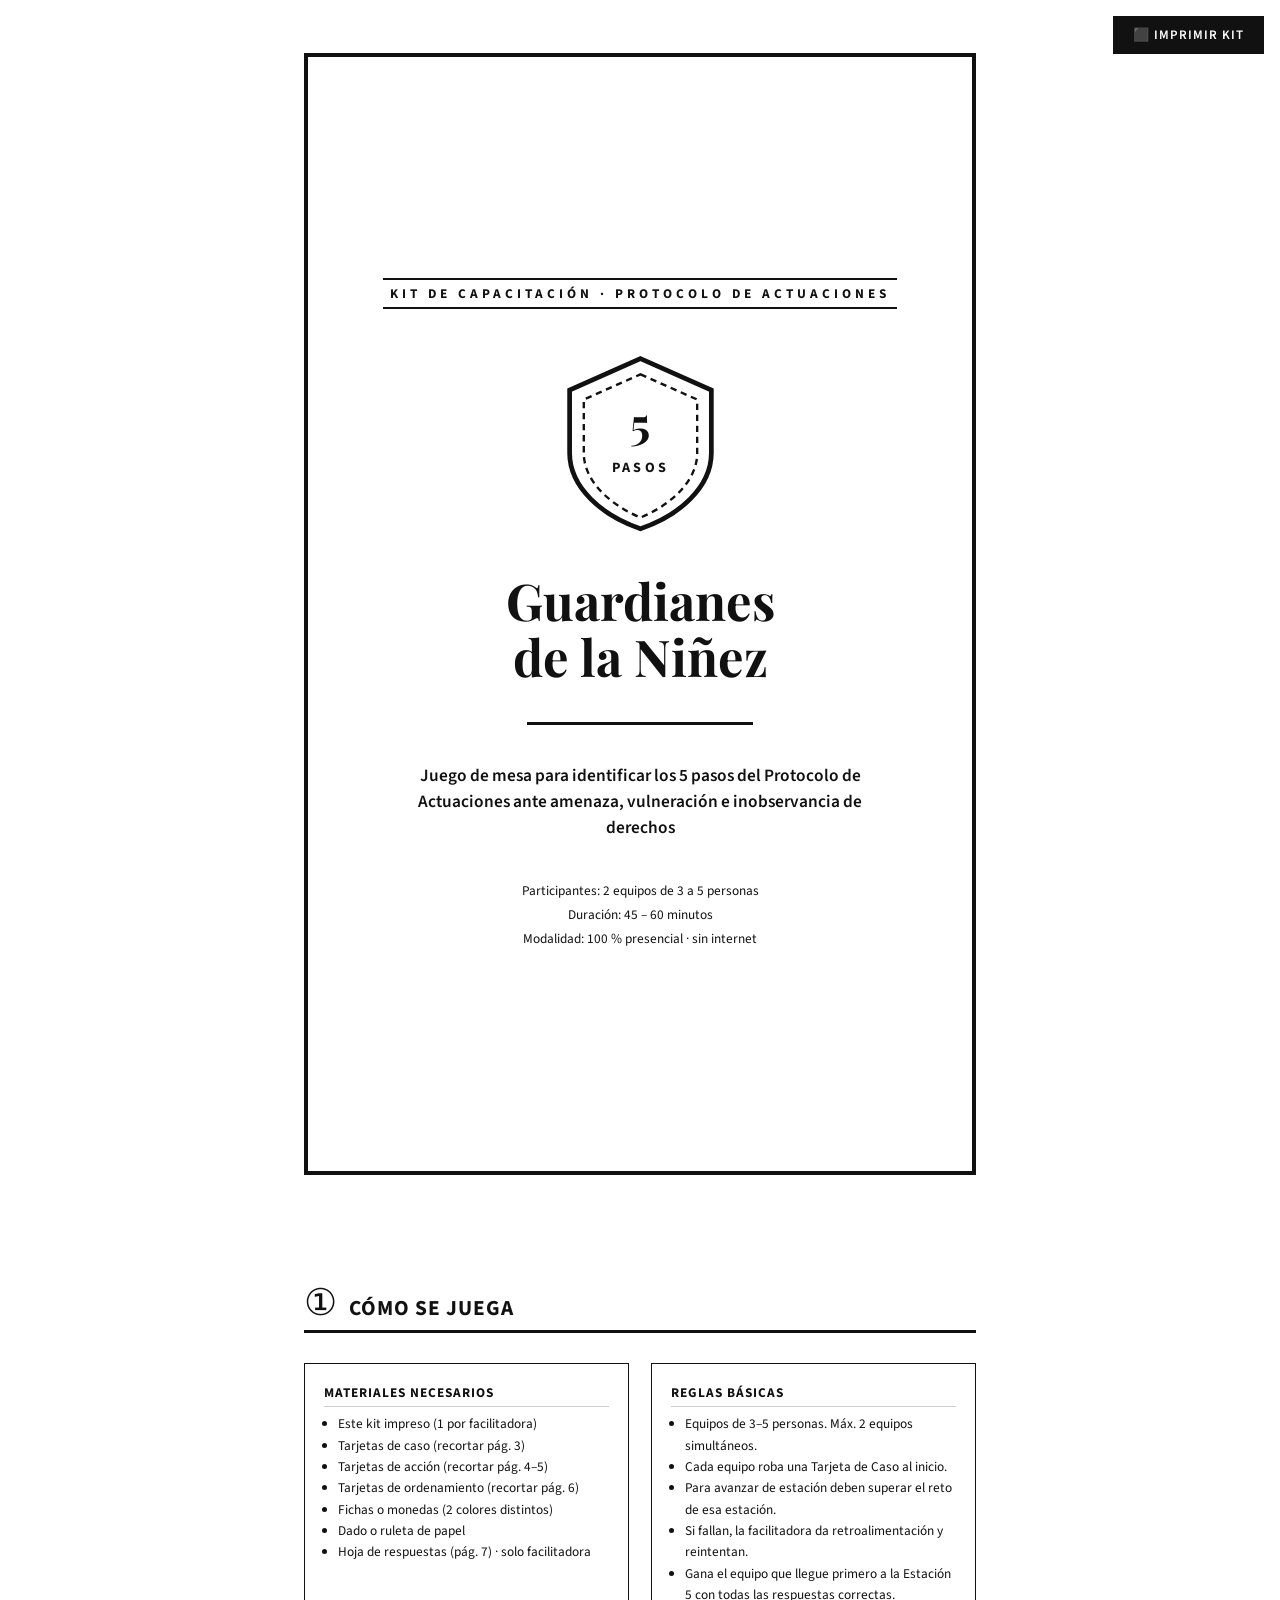
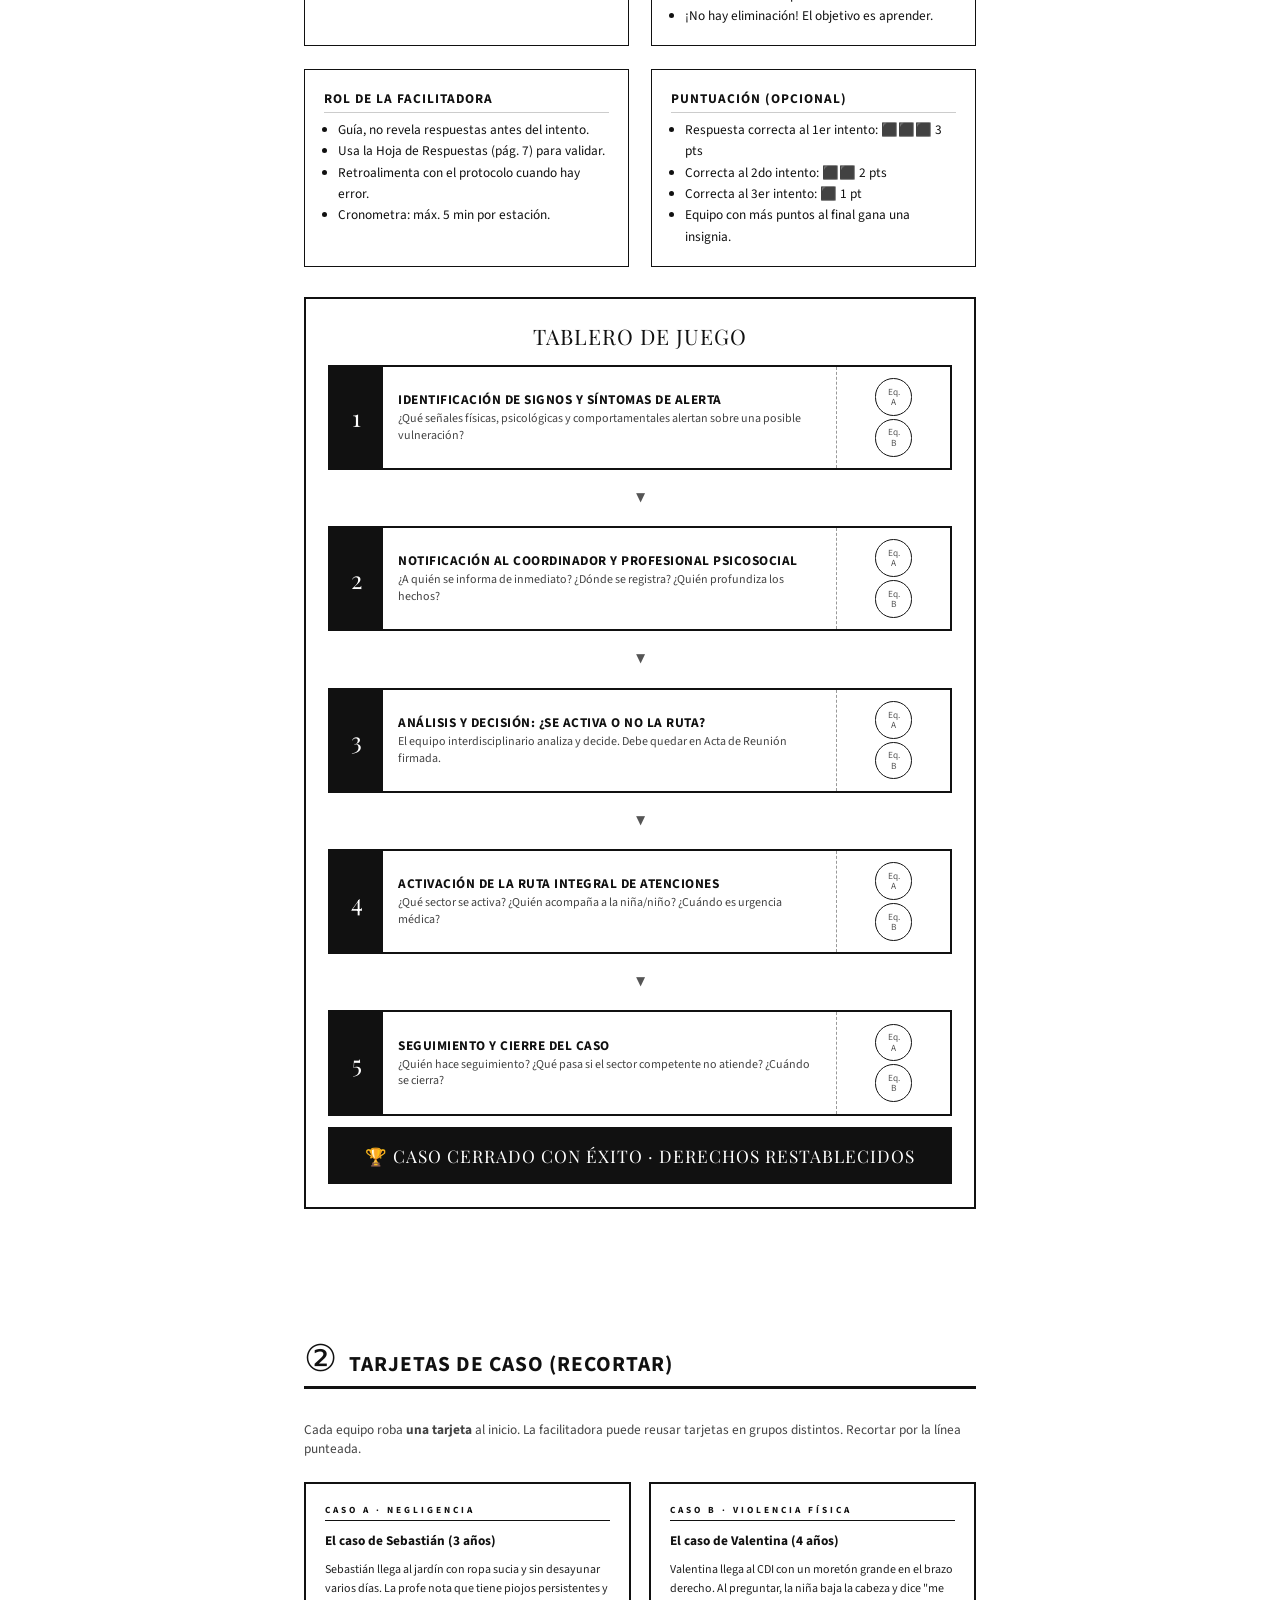
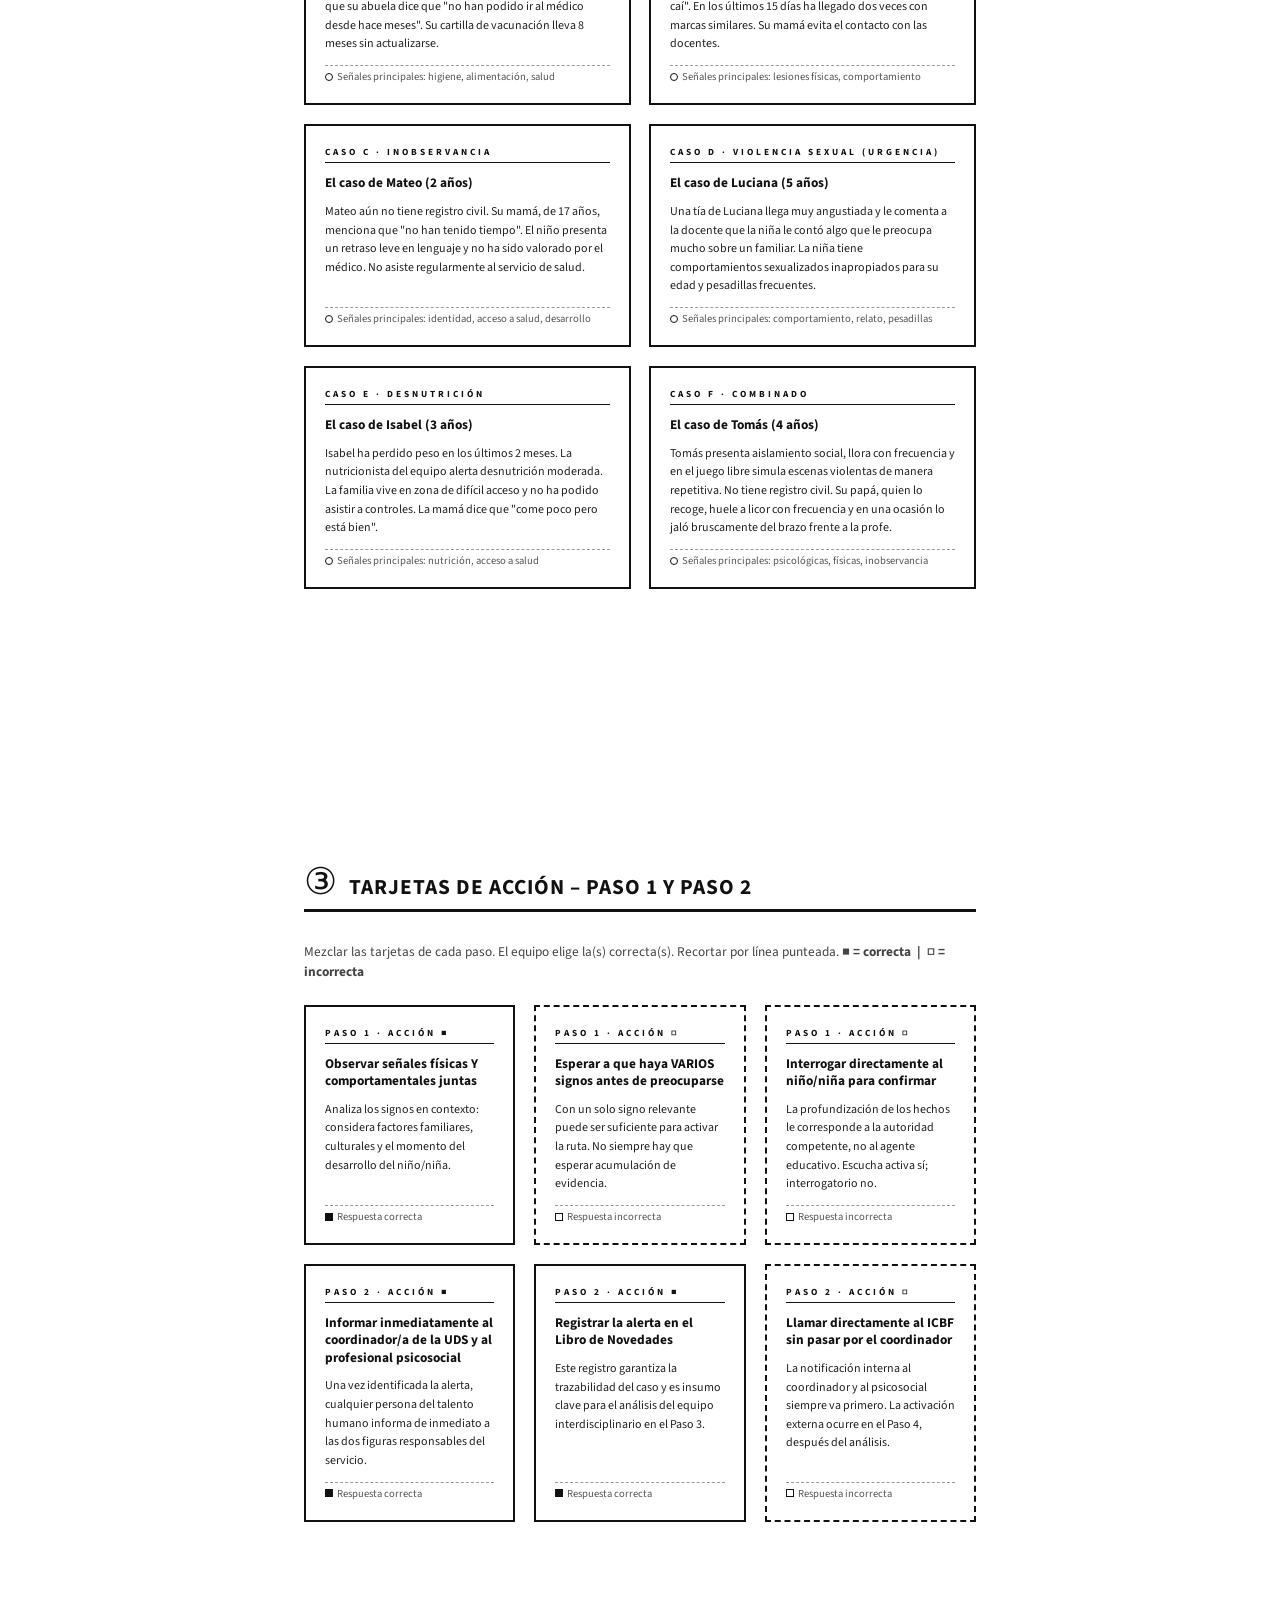
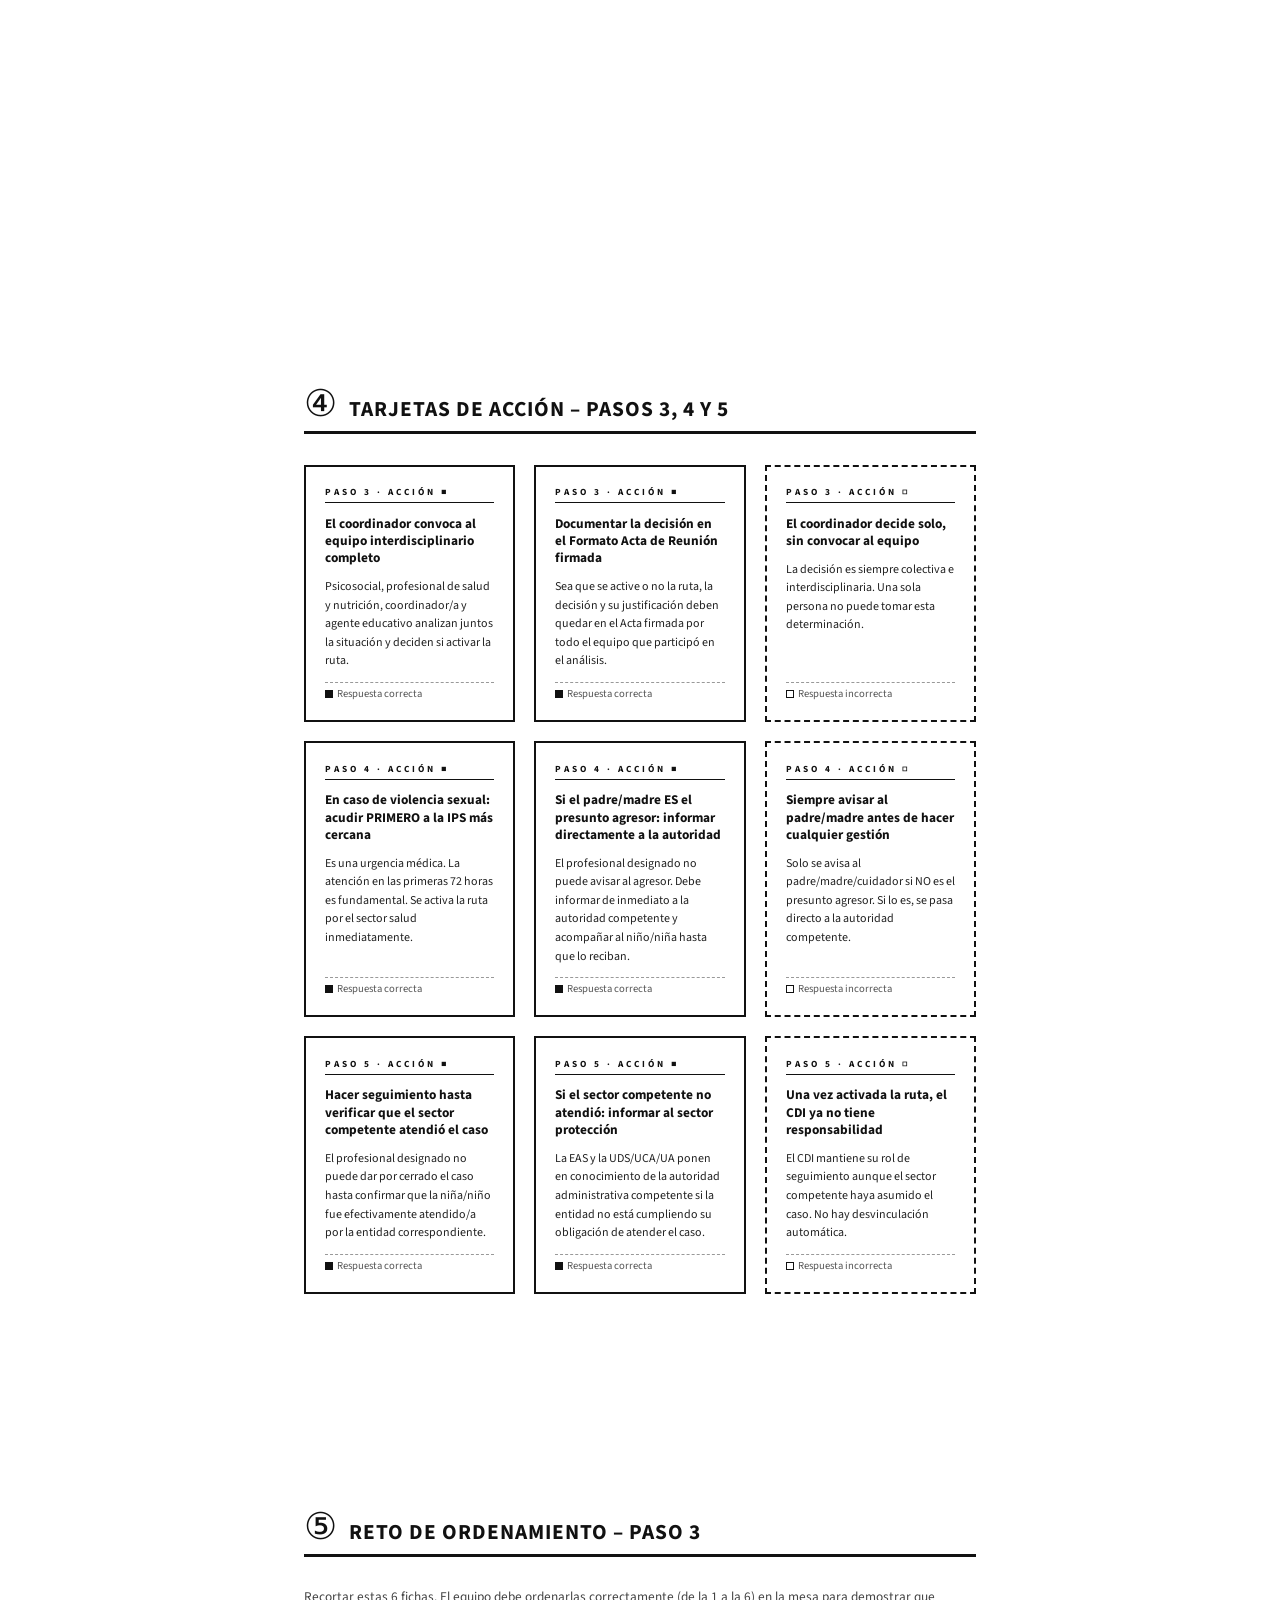
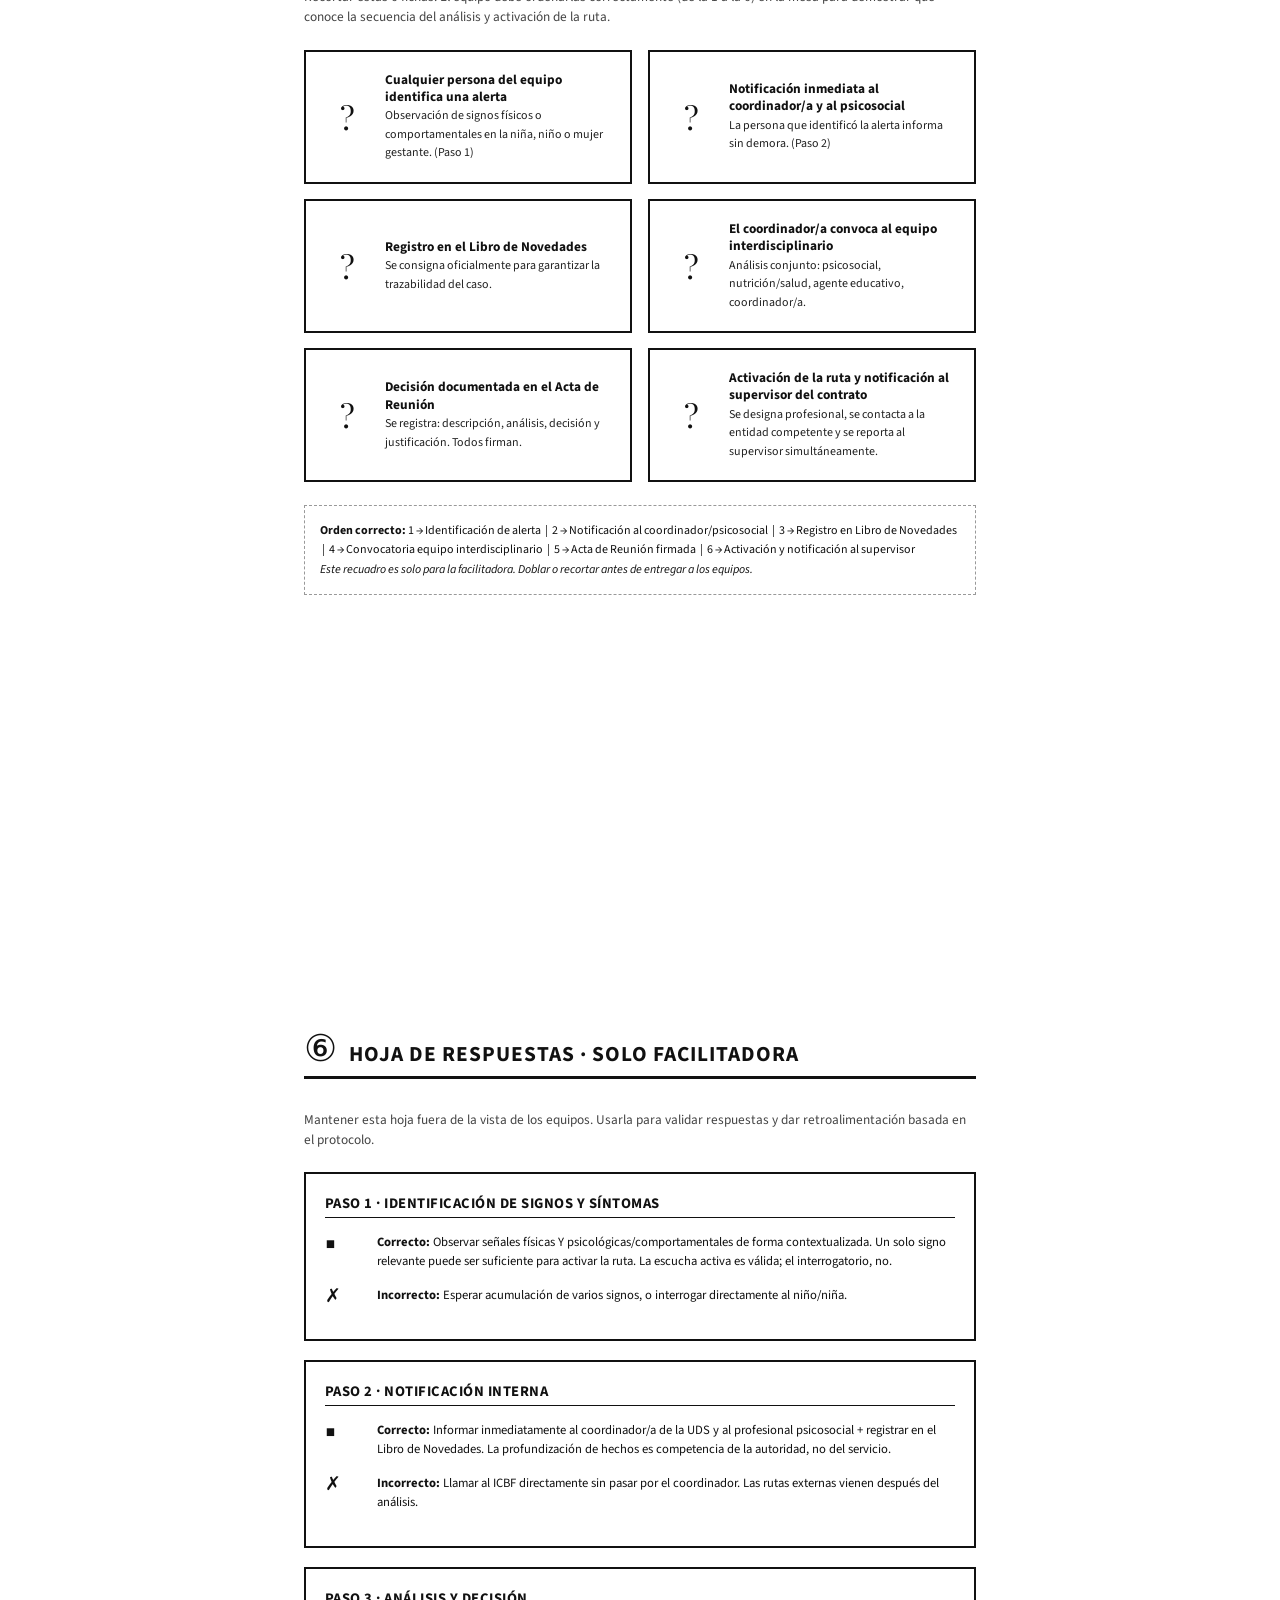
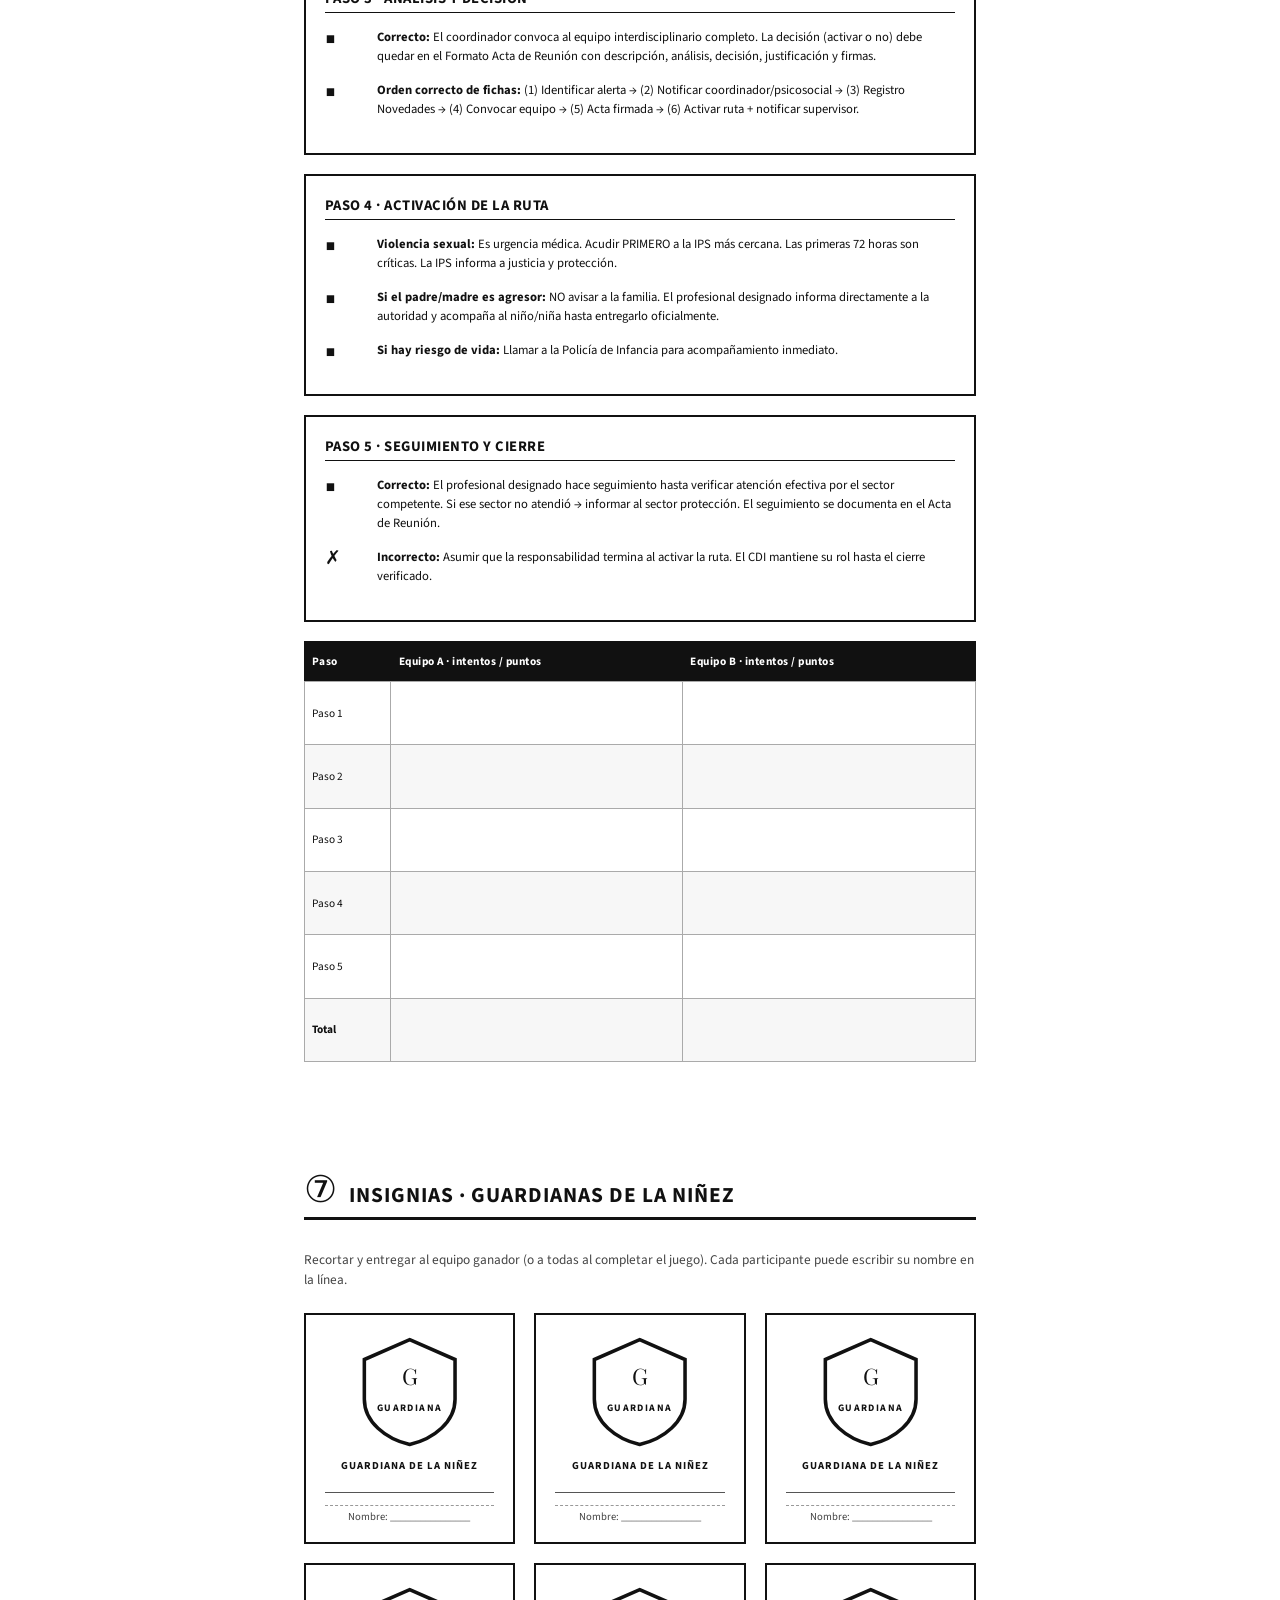
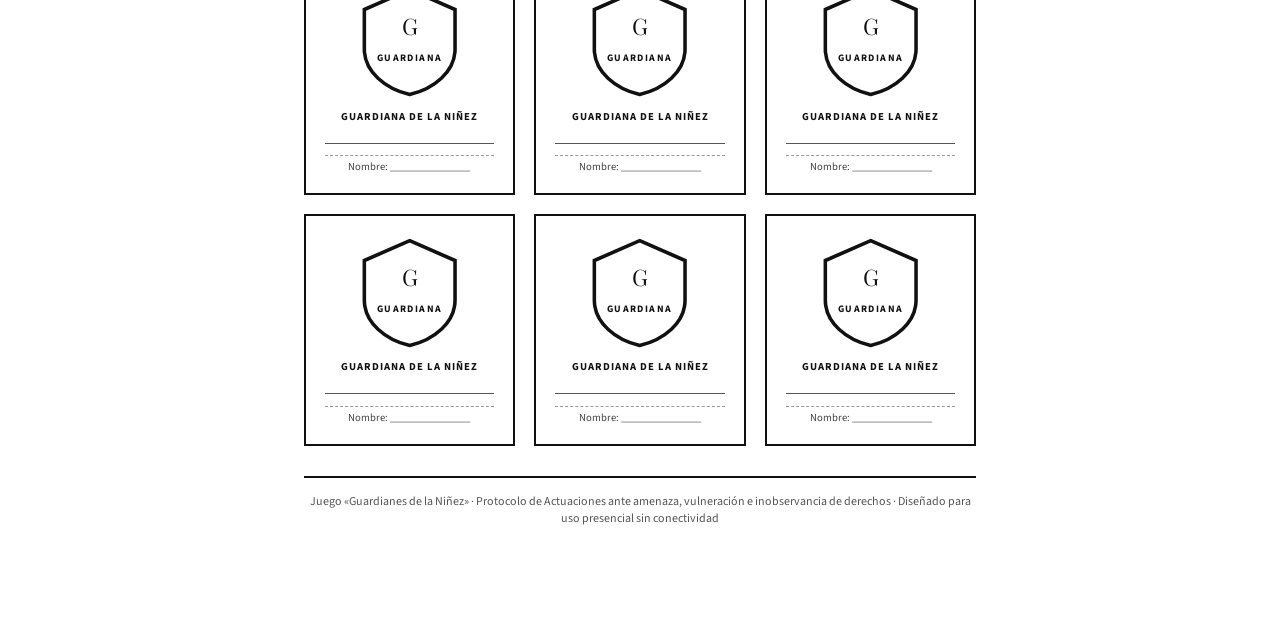
==== guiones/guardianes_ninez_juego.html @ 9d71921c "guia" ====
<!DOCTYPE html>
<html lang="es">
<head>
<meta charset="UTF-8">
<title>Guardianes de la Niñez – Kit para imprimir</title>
<style>
  @import url('https://fonts.googleapis.com/css2?family=Playfair+Display:wght@700&family=Source+Sans+3:wght@400;600;700&display=swap');

  * { margin: 0; padding: 0; box-sizing: border-box; }

  body {
    font-family: 'Source Sans 3', sans-serif;
    background: #fff;
    color: #111;
    font-size: 12pt;
  }

  /* ── PAGE BREAKS ─────────────────────────────── */
  .page {
    width: 210mm;
    min-height: 297mm;
    padding: 14mm 16mm;
    margin: 0 auto;
    page-break-after: always;
    break-after: page;
  }

  /* ── PORTADA ──────────────────────────────────── */
  .cover {
    display: flex;
    flex-direction: column;
    align-items: center;
    justify-content: center;
    text-align: center;
    border: 4px solid #111;
    min-height: 297mm;
    padding: 20mm;
    gap: 10mm;
  }
  .cover-badge {
    font-size: 10pt;
    font-weight: 700;
    letter-spacing: 4px;
    text-transform: uppercase;
    border-top: 2px solid #111;
    border-bottom: 2px solid #111;
    padding: 4px 0;
    width: 100%;
  }
  .cover h1 {
    font-family: 'Playfair Display', serif;
    font-size: 38pt;
    line-height: 1.1;
    max-width: 160mm;
  }
  .cover-sub {
    font-size: 13pt;
    font-weight: 600;
    max-width: 150mm;
    line-height: 1.5;
  }
  .cover-rule { width: 60mm; height: 3px; background: #111; }
  .cover-meta {
    font-size: 10pt;
    line-height: 1.8;
  }
  .cover-shield {
    width: 50mm;
    height: 50mm;
  }

  /* ── SECTION HEADER ──────────────────────────── */
  .section-header {
    display: flex;
    align-items: baseline;
    gap: 8px;
    border-bottom: 3px solid #111;
    padding-bottom: 6px;
    margin-bottom: 8mm;
  }
  .section-num {
    font-family: 'Playfair Display', serif;
    font-size: 28pt;
    line-height: 1;
    margin-right: 4px;
  }
  .section-title {
    font-size: 16pt;
    font-weight: 700;
    text-transform: uppercase;
    letter-spacing: 1px;
  }
  .section-desc {
    font-size: 10pt;
    color: #444;
    margin-bottom: 6mm;
    line-height: 1.5;
  }

  /* ── INSTRUCCIONES ───────────────────────────── */
  .instrucciones-grid {
    display: grid;
    grid-template-columns: 1fr 1fr;
    gap: 6mm;
    margin-bottom: 8mm;
  }
  .instr-box {
    border: 1.5px solid #111;
    padding: 5mm;
  }
  .instr-box-title {
    font-weight: 700;
    font-size: 10pt;
    text-transform: uppercase;
    letter-spacing: 1px;
    border-bottom: 1px solid #ccc;
    padding-bottom: 4px;
    margin-bottom: 6px;
  }
  .instr-box ul {
    padding-left: 14px;
    font-size: 10pt;
    line-height: 1.6;
  }

  /* ── TABLERO ──────────────────────────────────── */
  .tablero-wrap {
    border: 2px solid #111;
    padding: 6mm;
    margin-bottom: 6mm;
  }
  .tablero-title {
    text-align: center;
    font-family: 'Playfair Display', serif;
    font-size: 16pt;
    margin-bottom: 4mm;
    letter-spacing: 1px;
  }
  .tablero-path {
    display: flex;
    flex-direction: column;
    gap: 3mm;
  }
  .tablero-step {
    display: flex;
    align-items: stretch;
    border: 2px solid #111;
    min-height: 22mm;
  }
  .tablero-step-num {
    width: 14mm;
    background: #111;
    color: #fff;
    display: flex;
    align-items: center;
    justify-content: center;
    font-family: 'Playfair Display', serif;
    font-size: 18pt;
    flex-shrink: 0;
  }
  .tablero-step-body {
    flex: 1;
    padding: 3mm 4mm;
    display: flex;
    flex-direction: column;
    justify-content: center;
  }
  .tablero-step-name {
    font-weight: 700;
    font-size: 10pt;
    text-transform: uppercase;
    letter-spacing: 0.5px;
    margin-bottom: 2px;
  }
  .tablero-step-hint {
    font-size: 9pt;
    color: #444;
    line-height: 1.4;
  }
  .tablero-step-tokens {
    width: 30mm;
    border-left: 1.5px dashed #999;
    display: flex;
    flex-direction: column;
    align-items: center;
    justify-content: center;
    gap: 3px;
    padding: 3mm;
    flex-shrink: 0;
  }
  .token-circle {
    width: 10mm;
    height: 10mm;
    border: 1.5px solid #111;
    border-radius: 50%;
    display: flex;
    align-items: center;
    justify-content: center;
    font-size: 7pt;
    color: #555;
    text-align: center;
    line-height: 1.1;
  }
  .arrow-down {
    text-align: center;
    font-size: 14pt;
    margin: 1mm 0;
    color: #555;
  }
  .tablero-end {
    border: 2px solid #111;
    background: #111;
    color: #fff;
    text-align: center;
    padding: 4mm;
    font-family: 'Playfair Display', serif;
    font-size: 13pt;
    letter-spacing: 1px;
  }

  /* ── TARJETAS ─────────────────────────────────── */
  .tarjetas-grid {
    display: grid;
    gap: 5mm;
  }
  .tarjetas-grid-2 {
    grid-template-columns: 1fr 1fr;
  }
  .tarjetas-grid-3 {
    grid-template-columns: 1fr 1fr 1fr;
  }

  .card {
    border: 2px solid #111;
    padding: 5mm;
    display: flex;
    flex-direction: column;
    gap: 3mm;
    page-break-inside: avoid;
    break-inside: avoid;
  }
  .card-tipo {
    font-size: 7pt;
    font-weight: 700;
    letter-spacing: 3px;
    text-transform: uppercase;
    border-bottom: 1px solid #111;
    padding-bottom: 3px;
  }
  .card-titulo {
    font-weight: 700;
    font-size: 10pt;
    line-height: 1.3;
  }
  .card-cuerpo {
    font-size: 9pt;
    line-height: 1.55;
    color: #222;
    flex: 1;
  }
  .card-footer {
    font-size: 8pt;
    color: #555;
    border-top: 1px dashed #999;
    padding-top: 3px;
    display: flex;
    align-items: center;
    gap: 4px;
  }
  .card-dot {
    width: 8px;
    height: 8px;
    border: 1.5px solid #111;
    border-radius: 50%;
    display: inline-block;
  }
  .card-check {
    width: 8px;
    height: 8px;
    border: 1.5px solid #111;
    display: inline-block;
  }
  .card-correcto { border-color: #111; border-width: 2px; }
  .card-incorrecto { border-style: dashed; }

  .card-pasos ol {
    padding-left: 14px;
    font-size: 9pt;
    line-height: 1.6;
  }
  .card-pasos li { margin-bottom: 2px; }

  /* ── FICHA DE SEGUIMIENTO ─────────────────────── */
  .seguimiento-table {
    width: 100%;
    border-collapse: collapse;
    font-size: 9pt;
    margin-top: 4mm;
  }
  .seguimiento-table th {
    background: #111;
    color: #fff;
    padding: 3mm 2mm;
    text-align: left;
    font-size: 8.5pt;
    font-weight: 700;
    letter-spacing: 0.5px;
  }
  .seguimiento-table td {
    border: 1px solid #aaa;
    padding: 6mm 2mm;
    vertical-align: top;
    font-size: 8.5pt;
  }
  .seguimiento-table tr:nth-child(even) td { background: #f7f7f7; }

  /* ── HOJA DE RESPUESTAS ──────────────────────── */
  .respuestas-box {
    border: 2px solid #111;
    padding: 5mm;
    margin-bottom: 5mm;
  }
  .respuestas-box h3 {
    font-size: 11pt;
    font-weight: 700;
    margin-bottom: 4mm;
    text-transform: uppercase;
    letter-spacing: 0.5px;
    border-bottom: 1.5px solid #111;
    padding-bottom: 3px;
  }
  .respuesta-item {
    display: flex;
    gap: 4mm;
    margin-bottom: 4mm;
    font-size: 9.5pt;
    align-items: flex-start;
  }
  .r-num {
    font-family: 'Playfair Display', serif;
    font-size: 14pt;
    line-height: 1;
    flex-shrink: 0;
    width: 10mm;
  }
  .r-content { flex: 1; line-height: 1.5; }
  .r-bold { font-weight: 700; }

  /* ── INSIGNIA ─────────────────────────────────── */
  .insignia-grid {
    display: grid;
    grid-template-columns: repeat(3, 1fr);
    gap: 5mm;
    margin-top: 4mm;
  }
  .insignia-card {
    border: 2px solid #111;
    text-align: center;
    padding: 5mm;
    display: flex;
    flex-direction: column;
    align-items: center;
    gap: 3mm;
  }
  .insignia-escudo {
    width: 30mm;
    height: 30mm;
  }
  .insignia-nombre {
    font-size: 8pt;
    font-weight: 700;
    text-transform: uppercase;
    letter-spacing: 1px;
  }
  .insignia-rol {
    font-size: 8pt;
    color: #444;
    border-top: 1px dashed #999;
    padding-top: 3px;
    width: 100%;
    text-align: center;
  }
  .insignia-linea {
    width: 100%;
    border-bottom: 1px solid #555;
    margin-top: 2mm;
  }

  /* ── PRINT ────────────────────────────────────── */
  @media print {
    body { font-size: 10pt; }
    .page { margin: 0; padding: 12mm 14mm; }
    .no-print { display: none; }
  }

  /* ── BOTÓN IMPRIMIR ──────────────────────────── */
  .print-btn {
    position: fixed;
    top: 16px;
    right: 16px;
    background: #111;
    color: #fff;
    border: none;
    padding: 10px 20px;
    font-family: 'Source Sans 3', sans-serif;
    font-size: 13px;
    font-weight: 600;
    cursor: pointer;
    letter-spacing: 1px;
    z-index: 999;
  }
  .print-btn:hover { background: #333; }
</style>
</head>
<body>

<button class="print-btn no-print" onclick="window.print()">⬛ IMPRIMIR KIT</button>

<!-- ══════════════════════════════════════════════════
     PÁGINA 1 · PORTADA
══════════════════════════════════════════════════ -->
<div class="page">
  <div class="cover">
    <div class="cover-badge">Kit de capacitación · Protocolo de Actuaciones</div>

    <svg class="cover-shield" viewBox="0 0 120 120" fill="none" xmlns="http://www.w3.org/2000/svg">
      <path d="M60 8 L105 28 L105 68 C105 90 84 108 60 116 C36 108 15 90 15 68 L15 28 Z" fill="none" stroke="#111" stroke-width="3"/>
      <path d="M60 18 L96 34 L96 68 C96 86 79 101 60 109 C41 101 24 86 24 68 L24 34 Z" fill="none" stroke="#111" stroke-width="1.5" stroke-dasharray="4 3"/>
      <text x="60" y="60" text-anchor="middle" font-family="'Playfair Display', serif" font-size="28" font-weight="700" fill="#111">5</text>
      <text x="60" y="80" text-anchor="middle" font-family="'Source Sans 3', sans-serif" font-size="9" font-weight="700" fill="#111" letter-spacing="2">PASOS</text>
    </svg>

    <h1>Guardianes<br>de la Niñez</h1>
    <div class="cover-rule"></div>
    <div class="cover-sub">Juego de mesa para identificar los 5 pasos del Protocolo de Actuaciones ante amenaza, vulneración e inobservancia de derechos</div>
    <div class="cover-meta">
      Participantes: 2 equipos de 3 a 5 personas<br>
      Duración: 45 – 60 minutos<br>
      Modalidad: 100 % presencial · sin internet
    </div>
  </div>
</div>

<!-- ══════════════════════════════════════════════════
     PÁGINA 2 · INSTRUCCIONES + TABLERO
══════════════════════════════════════════════════ -->
<div class="page">
  <div class="section-header">
    <span class="section-num">①</span>
    <span class="section-title">Cómo se juega</span>
  </div>

  <div class="instrucciones-grid">
    <div class="instr-box">
      <div class="instr-box-title">Materiales necesarios</div>
      <ul>
        <li>Este kit impreso (1 por facilitadora)</li>
        <li>Tarjetas de caso (recortar pág. 3)</li>
        <li>Tarjetas de acción (recortar pág. 4–5)</li>
        <li>Tarjetas de ordenamiento (recortar pág. 6)</li>
        <li>Fichas o monedas (2 colores distintos)</li>
        <li>Dado o ruleta de papel</li>
        <li>Hoja de respuestas (pág. 7) · solo facilitadora</li>
      </ul>
    </div>
    <div class="instr-box">
      <div class="instr-box-title">Reglas básicas</div>
      <ul>
        <li>Equipos de 3–5 personas. Máx. 2 equipos simultáneos.</li>
        <li>Cada equipo roba una Tarjeta de Caso al inicio.</li>
        <li>Para avanzar de estación deben superar el reto de esa estación.</li>
        <li>Si fallan, la facilitadora da retroalimentación y reintentan.</li>
        <li>Gana el equipo que llegue primero a la Estación 5 con todas las respuestas correctas.</li>
        <li>¡No hay eliminación! El objetivo es aprender.</li>
      </ul>
    </div>
    <div class="instr-box">
      <div class="instr-box-title">Rol de la facilitadora</div>
      <ul>
        <li>Guía, no revela respuestas antes del intento.</li>
        <li>Usa la Hoja de Respuestas (pág. 7) para validar.</li>
        <li>Retroalimenta con el protocolo cuando hay error.</li>
        <li>Cronometra: máx. 5 min por estación.</li>
      </ul>
    </div>
    <div class="instr-box">
      <div class="instr-box-title">Puntuación (opcional)</div>
      <ul>
        <li>Respuesta correcta al 1er intento: ⬛⬛⬛ 3 pts</li>
        <li>Correcta al 2do intento: ⬛⬛ 2 pts</li>
        <li>Correcta al 3er intento: ⬛ 1 pt</li>
        <li>Equipo con más puntos al final gana una insignia.</li>
      </ul>
    </div>
  </div>

  <!-- TABLERO -->
  <div class="tablero-wrap">
    <div class="tablero-title">TABLERO DE JUEGO</div>
    <div class="tablero-path">

      <div class="tablero-step">
        <div class="tablero-step-num">1</div>
        <div class="tablero-step-body">
          <div class="tablero-step-name">Identificación de signos y síntomas de alerta</div>
          <div class="tablero-step-hint">¿Qué señales físicas, psicológicas y comportamentales alertan sobre una posible vulneración?</div>
        </div>
        <div class="tablero-step-tokens">
          <div class="token-circle">Eq.<br>A</div>
          <div class="token-circle">Eq.<br>B</div>
        </div>
      </div>

      <div class="arrow-down">▼</div>

      <div class="tablero-step">
        <div class="tablero-step-num">2</div>
        <div class="tablero-step-body">
          <div class="tablero-step-name">Notificación al coordinador y profesional psicosocial</div>
          <div class="tablero-step-hint">¿A quién se informa de inmediato? ¿Dónde se registra? ¿Quién profundiza los hechos?</div>
        </div>
        <div class="tablero-step-tokens">
          <div class="token-circle">Eq.<br>A</div>
          <div class="token-circle">Eq.<br>B</div>
        </div>
      </div>

      <div class="arrow-down">▼</div>

      <div class="tablero-step">
        <div class="tablero-step-num">3</div>
        <div class="tablero-step-body">
          <div class="tablero-step-name">Análisis y decisión: ¿se activa o no la ruta?</div>
          <div class="tablero-step-hint">El equipo interdisciplinario analiza y decide. Debe quedar en Acta de Reunión firmada.</div>
        </div>
        <div class="tablero-step-tokens">
          <div class="token-circle">Eq.<br>A</div>
          <div class="token-circle">Eq.<br>B</div>
        </div>
      </div>

      <div class="arrow-down">▼</div>

      <div class="tablero-step">
        <div class="tablero-step-num">4</div>
        <div class="tablero-step-body">
          <div class="tablero-step-name">Activación de la Ruta Integral de Atenciones</div>
          <div class="tablero-step-hint">¿Qué sector se activa? ¿Quién acompaña a la niña/niño? ¿Cuándo es urgencia médica?</div>
        </div>
        <div class="tablero-step-tokens">
          <div class="token-circle">Eq.<br>A</div>
          <div class="token-circle">Eq.<br>B</div>
        </div>
      </div>

      <div class="arrow-down">▼</div>

      <div class="tablero-step">
        <div class="tablero-step-num">5</div>
        <div class="tablero-step-body">
          <div class="tablero-step-name">Seguimiento y cierre del caso</div>
          <div class="tablero-step-hint">¿Quién hace seguimiento? ¿Qué pasa si el sector competente no atiende? ¿Cuándo se cierra?</div>
        </div>
        <div class="tablero-step-tokens">
          <div class="token-circle">Eq.<br>A</div>
          <div class="token-circle">Eq.<br>B</div>
        </div>
      </div>

      <div class="tablero-end">🏆 CASO CERRADO CON ÉXITO · DERECHOS RESTABLECIDOS</div>
    </div>
  </div>
</div>

<!-- ══════════════════════════════════════════════════
     PÁGINA 3 · TARJETAS DE CASO
══════════════════════════════════════════════════ -->
<div class="page">
  <div class="section-header">
    <span class="section-num">②</span>
    <span class="section-title">Tarjetas de caso (recortar)</span>
  </div>
  <p class="section-desc">Cada equipo roba <strong>una tarjeta</strong> al inicio. La facilitadora puede reusar tarjetas en grupos distintos. Recortar por la línea punteada.</p>

  <div class="tarjetas-grid tarjetas-grid-2">

    <div class="card">
      <div class="card-tipo">Caso A · Negligencia</div>
      <div class="card-titulo">El caso de Sebastián (3 años)</div>
      <div class="card-cuerpo">Sebastián llega al jardín con ropa sucia y sin desayunar varios días. La profe nota que tiene piojos persistentes y que su abuela dice que "no han podido ir al médico desde hace meses". Su cartilla de vacunación lleva 8 meses sin actualizarse.</div>
      <div class="card-footer"><span class="card-dot"></span> Señales principales: higiene, alimentación, salud</div>
    </div>

    <div class="card">
      <div class="card-tipo">Caso B · Violencia física</div>
      <div class="card-titulo">El caso de Valentina (4 años)</div>
      <div class="card-cuerpo">Valentina llega al CDI con un moretón grande en el brazo derecho. Al preguntar, la niña baja la cabeza y dice "me caí". En los últimos 15 días ha llegado dos veces con marcas similares. Su mamá evita el contacto con las docentes.</div>
      <div class="card-footer"><span class="card-dot"></span> Señales principales: lesiones físicas, comportamiento</div>
    </div>

    <div class="card">
      <div class="card-tipo">Caso C · Inobservancia</div>
      <div class="card-titulo">El caso de Mateo (2 años)</div>
      <div class="card-cuerpo">Mateo aún no tiene registro civil. Su mamá, de 17 años, menciona que "no han tenido tiempo". El niño presenta un retraso leve en lenguaje y no ha sido valorado por el médico. No asiste regularmente al servicio de salud.</div>
      <div class="card-footer"><span class="card-dot"></span> Señales principales: identidad, acceso a salud, desarrollo</div>
    </div>

    <div class="card">
      <div class="card-tipo">Caso D · Violencia sexual (urgencia)</div>
      <div class="card-titulo">El caso de Luciana (5 años)</div>
      <div class="card-cuerpo">Una tía de Luciana llega muy angustiada y le comenta a la docente que la niña le contó algo que le preocupa mucho sobre un familiar. La niña tiene comportamientos sexualizados inapropiados para su edad y pesadillas frecuentes.</div>
      <div class="card-footer"><span class="card-dot"></span> Señales principales: comportamiento, relato, pesadillas</div>
    </div>

    <div class="card">
      <div class="card-tipo">Caso E · Desnutrición</div>
      <div class="card-titulo">El caso de Isabel (3 años)</div>
      <div class="card-cuerpo">Isabel ha perdido peso en los últimos 2 meses. La nutricionista del equipo alerta desnutrición moderada. La familia vive en zona de difícil acceso y no ha podido asistir a controles. La mamá dice que "come poco pero está bien".</div>
      <div class="card-footer"><span class="card-dot"></span> Señales principales: nutrición, acceso a salud</div>
    </div>

    <div class="card">
      <div class="card-tipo">Caso F · Combinado</div>
      <div class="card-titulo">El caso de Tomás (4 años)</div>
      <div class="card-cuerpo">Tomás presenta aislamiento social, llora con frecuencia y en el juego libre simula escenas violentas de manera repetitiva. No tiene registro civil. Su papá, quien lo recoge, huele a licor con frecuencia y en una ocasión lo jaló bruscamente del brazo frente a la profe.</div>
      <div class="card-footer"><span class="card-dot"></span> Señales principales: psicológicas, físicas, inobservancia</div>
    </div>

  </div>
</div>

<!-- ══════════════════════════════════════════════════
     PÁGINA 4 · TARJETAS DE ACCIÓN – PASOS 1 Y 2
══════════════════════════════════════════════════ -->
<div class="page">
  <div class="section-header">
    <span class="section-num">③</span>
    <span class="section-title">Tarjetas de acción – Paso 1 y Paso 2</span>
  </div>
  <p class="section-desc">Mezclar las tarjetas de cada paso. El equipo elige la(s) correcta(s). Recortar por línea punteada. <strong>■ = correcta &nbsp;|&nbsp; □ = incorrecta</strong></p>

  <div class="tarjetas-grid tarjetas-grid-3" style="margin-bottom:6mm">

    <div class="card card-correcto">
      <div class="card-tipo">Paso 1 · Acción ■</div>
      <div class="card-titulo">Observar señales físicas Y comportamentales juntas</div>
      <div class="card-cuerpo">Analiza los signos en contexto: considera factores familiares, culturales y el momento del desarrollo del niño/niña.</div>
      <div class="card-footer"><span class="card-check" style="background:#111"></span> Respuesta correcta</div>
    </div>

    <div class="card card-incorrecto">
      <div class="card-tipo">Paso 1 · Acción □</div>
      <div class="card-titulo">Esperar a que haya VARIOS signos antes de preocuparse</div>
      <div class="card-cuerpo">Con un solo signo relevante puede ser suficiente para activar la ruta. No siempre hay que esperar acumulación de evidencia.</div>
      <div class="card-footer"><span class="card-check"></span> Respuesta incorrecta</div>
    </div>

    <div class="card card-incorrecto">
      <div class="card-tipo">Paso 1 · Acción □</div>
      <div class="card-titulo">Interrogar directamente al niño/niña para confirmar</div>
      <div class="card-cuerpo">La profundización de los hechos le corresponde a la autoridad competente, no al agente educativo. Escucha activa sí; interrogatorio no.</div>
      <div class="card-footer"><span class="card-check"></span> Respuesta incorrecta</div>
    </div>

    <div class="card card-correcto">
      <div class="card-tipo">Paso 2 · Acción ■</div>
      <div class="card-titulo">Informar inmediatamente al coordinador/a de la UDS y al profesional psicosocial</div>
      <div class="card-cuerpo">Una vez identificada la alerta, cualquier persona del talento humano informa de inmediato a las dos figuras responsables del servicio.</div>
      <div class="card-footer"><span class="card-check" style="background:#111"></span> Respuesta correcta</div>
    </div>

    <div class="card card-correcto">
      <div class="card-tipo">Paso 2 · Acción ■</div>
      <div class="card-titulo">Registrar la alerta en el Libro de Novedades</div>
      <div class="card-cuerpo">Este registro garantiza la trazabilidad del caso y es insumo clave para el análisis del equipo interdisciplinario en el Paso 3.</div>
      <div class="card-footer"><span class="card-check" style="background:#111"></span> Respuesta correcta</div>
    </div>

    <div class="card card-incorrecto">
      <div class="card-tipo">Paso 2 · Acción □</div>
      <div class="card-titulo">Llamar directamente al ICBF sin pasar por el coordinador</div>
      <div class="card-cuerpo">La notificación interna al coordinador y al psicosocial siempre va primero. La activación externa ocurre en el Paso 4, después del análisis.</div>
      <div class="card-footer"><span class="card-check"></span> Respuesta incorrecta</div>
    </div>

  </div>
</div>

<!-- ══════════════════════════════════════════════════
     PÁGINA 5 · TARJETAS DE ACCIÓN – PASOS 3, 4 Y 5
══════════════════════════════════════════════════ -->
<div class="page">
  <div class="section-header">
    <span class="section-num">④</span>
    <span class="section-title">Tarjetas de acción – Pasos 3, 4 y 5</span>
  </div>

  <div class="tarjetas-grid tarjetas-grid-3">

    <div class="card card-correcto">
      <div class="card-tipo">Paso 3 · Acción ■</div>
      <div class="card-titulo">El coordinador convoca al equipo interdisciplinario completo</div>
      <div class="card-cuerpo">Psicosocial, profesional de salud y nutrición, coordinador/a y agente educativo analizan juntos la situación y deciden si activar la ruta.</div>
      <div class="card-footer"><span class="card-check" style="background:#111"></span> Respuesta correcta</div>
    </div>

    <div class="card card-correcto">
      <div class="card-tipo">Paso 3 · Acción ■</div>
      <div class="card-titulo">Documentar la decisión en el Formato Acta de Reunión firmada</div>
      <div class="card-cuerpo">Sea que se active o no la ruta, la decisión y su justificación deben quedar en el Acta firmada por todo el equipo que participó en el análisis.</div>
      <div class="card-footer"><span class="card-check" style="background:#111"></span> Respuesta correcta</div>
    </div>

    <div class="card card-incorrecto">
      <div class="card-tipo">Paso 3 · Acción □</div>
      <div class="card-titulo">El coordinador decide solo, sin convocar al equipo</div>
      <div class="card-cuerpo">La decisión es siempre colectiva e interdisciplinaria. Una sola persona no puede tomar esta determinación.</div>
      <div class="card-footer"><span class="card-check"></span> Respuesta incorrecta</div>
    </div>

    <div class="card card-correcto">
      <div class="card-tipo">Paso 4 · Acción ■</div>
      <div class="card-titulo">En caso de violencia sexual: acudir PRIMERO a la IPS más cercana</div>
      <div class="card-cuerpo">Es una urgencia médica. La atención en las primeras 72 horas es fundamental. Se activa la ruta por el sector salud inmediatamente.</div>
      <div class="card-footer"><span class="card-check" style="background:#111"></span> Respuesta correcta</div>
    </div>

    <div class="card card-correcto">
      <div class="card-tipo">Paso 4 · Acción ■</div>
      <div class="card-titulo">Si el padre/madre ES el presunto agresor: informar directamente a la autoridad</div>
      <div class="card-cuerpo">El profesional designado no puede avisar al agresor. Debe informar de inmediato a la autoridad competente y acompañar al niño/niña hasta que lo reciban.</div>
      <div class="card-footer"><span class="card-check" style="background:#111"></span> Respuesta correcta</div>
    </div>

    <div class="card card-incorrecto">
      <div class="card-tipo">Paso 4 · Acción □</div>
      <div class="card-titulo">Siempre avisar al padre/madre antes de hacer cualquier gestión</div>
      <div class="card-cuerpo">Solo se avisa al padre/madre/cuidador si NO es el presunto agresor. Si lo es, se pasa directo a la autoridad competente.</div>
      <div class="card-footer"><span class="card-check"></span> Respuesta incorrecta</div>
    </div>

    <div class="card card-correcto">
      <div class="card-tipo">Paso 5 · Acción ■</div>
      <div class="card-titulo">Hacer seguimiento hasta verificar que el sector competente atendió el caso</div>
      <div class="card-cuerpo">El profesional designado no puede dar por cerrado el caso hasta confirmar que la niña/niño fue efectivamente atendido/a por la entidad correspondiente.</div>
      <div class="card-footer"><span class="card-check" style="background:#111"></span> Respuesta correcta</div>
    </div>

    <div class="card card-correcto">
      <div class="card-tipo">Paso 5 · Acción ■</div>
      <div class="card-titulo">Si el sector competente no atendió: informar al sector protección</div>
      <div class="card-cuerpo">La EAS y la UDS/UCA/UA ponen en conocimiento de la autoridad administrativa competente si la entidad no está cumpliendo su obligación de atender el caso.</div>
      <div class="card-footer"><span class="card-check" style="background:#111"></span> Respuesta correcta</div>
    </div>

    <div class="card card-incorrecto">
      <div class="card-tipo">Paso 5 · Acción □</div>
      <div class="card-titulo">Una vez activada la ruta, el CDI ya no tiene responsabilidad</div>
      <div class="card-cuerpo">El CDI mantiene su rol de seguimiento aunque el sector competente haya asumido el caso. No hay desvinculación automática.</div>
      <div class="card-footer"><span class="card-check"></span> Respuesta incorrecta</div>
    </div>

  </div>
</div>

<!-- ══════════════════════════════════════════════════
     PÁGINA 6 · TARJETAS DE ORDENAMIENTO (PASO 3)
══════════════════════════════════════════════════ -->
<div class="page">
  <div class="section-header">
    <span class="section-num">⑤</span>
    <span class="section-title">Reto de ordenamiento – Paso 3</span>
  </div>
  <p class="section-desc">Recortar estas 6 fichas. El equipo debe ordenarlas correctamente (de la 1 a la 6) en la mesa para demostrar que conoce la secuencia del análisis y activación de la ruta.</p>

  <div class="tarjetas-grid tarjetas-grid-2" style="gap:4mm">

    <div class="card" style="border-width:2px; flex-direction:row; align-items:center; gap:4mm;">
      <div style="font-family:'Playfair Display',serif;font-size:24pt;line-height:1;flex-shrink:0;width:12mm;text-align:center;">?</div>
      <div>
        <div class="card-titulo">Cualquier persona del equipo identifica una alerta</div>
        <div class="card-cuerpo" style="margin-top:2px">Observación de signos físicos o comportamentales en la niña, niño o mujer gestante. (Paso 1)</div>
      </div>
    </div>

    <div class="card" style="border-width:2px; flex-direction:row; align-items:center; gap:4mm;">
      <div style="font-family:'Playfair Display',serif;font-size:24pt;line-height:1;flex-shrink:0;width:12mm;text-align:center;">?</div>
      <div>
        <div class="card-titulo">Notificación inmediata al coordinador/a y al psicosocial</div>
        <div class="card-cuerpo" style="margin-top:2px">La persona que identificó la alerta informa sin demora. (Paso 2)</div>
      </div>
    </div>

    <div class="card" style="border-width:2px; flex-direction:row; align-items:center; gap:4mm;">
      <div style="font-family:'Playfair Display',serif;font-size:24pt;line-height:1;flex-shrink:0;width:12mm;text-align:center;">?</div>
      <div>
        <div class="card-titulo">Registro en el Libro de Novedades</div>
        <div class="card-cuerpo" style="margin-top:2px">Se consigna oficialmente para garantizar la trazabilidad del caso.</div>
      </div>
    </div>

    <div class="card" style="border-width:2px; flex-direction:row; align-items:center; gap:4mm;">
      <div style="font-family:'Playfair Display',serif;font-size:24pt;line-height:1;flex-shrink:0;width:12mm;text-align:center;">?</div>
      <div>
        <div class="card-titulo">El coordinador/a convoca al equipo interdisciplinario</div>
        <div class="card-cuerpo" style="margin-top:2px">Análisis conjunto: psicosocial, nutrición/salud, agente educativo, coordinador/a.</div>
      </div>
    </div>

    <div class="card" style="border-width:2px; flex-direction:row; align-items:center; gap:4mm;">
      <div style="font-family:'Playfair Display',serif;font-size:24pt;line-height:1;flex-shrink:0;width:12mm;text-align:center;">?</div>
      <div>
        <div class="card-titulo">Decisión documentada en el Acta de Reunión</div>
        <div class="card-cuerpo" style="margin-top:2px">Se registra: descripción, análisis, decisión y justificación. Todos firman.</div>
      </div>
    </div>

    <div class="card" style="border-width:2px; flex-direction:row; align-items:center; gap:4mm;">
      <div style="font-family:'Playfair Display',serif;font-size:24pt;line-height:1;flex-shrink:0;width:12mm;text-align:center;">?</div>
      <div>
        <div class="card-titulo">Activación de la ruta y notificación al supervisor del contrato</div>
        <div class="card-cuerpo" style="margin-top:2px">Se designa profesional, se contacta a la entidad competente y se reporta al supervisor simultáneamente.</div>
      </div>
    </div>

  </div>

  <div style="margin-top:6mm;border:1.5px dashed #999;padding:4mm;font-size:9pt;line-height:1.6;">
    <strong>Orden correcto:</strong> 1 → Identificación de alerta &nbsp;|&nbsp; 2 → Notificación al coordinador/psicosocial &nbsp;|&nbsp; 3 → Registro en Libro de Novedades &nbsp;|&nbsp; 4 → Convocatoria equipo interdisciplinario &nbsp;|&nbsp; 5 → Acta de Reunión firmada &nbsp;|&nbsp; 6 → Activación y notificación al supervisor<br>
    <em>Este recuadro es solo para la facilitadora. Doblar o recortar antes de entregar a los equipos.</em>
  </div>
</div>

<!-- ══════════════════════════════════════════════════
     PÁGINA 7 · HOJA DE RESPUESTAS (FACILITADORA)
══════════════════════════════════════════════════ -->
<div class="page">
  <div class="section-header">
    <span class="section-num">⑥</span>
    <span class="section-title">Hoja de respuestas · solo facilitadora</span>
  </div>
  <p class="section-desc">Mantener esta hoja fuera de la vista de los equipos. Usarla para validar respuestas y dar retroalimentación basada en el protocolo.</p>

  <div class="respuestas-box">
    <h3>Paso 1 · Identificación de signos y síntomas</h3>
    <div class="respuesta-item">
      <div class="r-num">■</div>
      <div class="r-content"><span class="r-bold">Correcto:</span> Observar señales físicas Y psicológicas/comportamentales de forma contextualizada. Un solo signo relevante puede ser suficiente para activar la ruta. La escucha activa es válida; el interrogatorio, no.</div>
    </div>
    <div class="respuesta-item">
      <div class="r-num">✗</div>
      <div class="r-content"><span class="r-bold">Incorrecto:</span> Esperar acumulación de varios signos, o interrogar directamente al niño/niña.</div>
    </div>
  </div>

  <div class="respuestas-box">
    <h3>Paso 2 · Notificación interna</h3>
    <div class="respuesta-item">
      <div class="r-num">■</div>
      <div class="r-content"><span class="r-bold">Correcto:</span> Informar inmediatamente al coordinador/a de la UDS y al profesional psicosocial + registrar en el Libro de Novedades. La profundización de hechos es competencia de la autoridad, no del servicio.</div>
    </div>
    <div class="respuesta-item">
      <div class="r-num">✗</div>
      <div class="r-content"><span class="r-bold">Incorrecto:</span> Llamar al ICBF directamente sin pasar por el coordinador. Las rutas externas vienen después del análisis.</div>
    </div>
  </div>

  <div class="respuestas-box">
    <h3>Paso 3 · Análisis y decisión</h3>
    <div class="respuesta-item">
      <div class="r-num">■</div>
      <div class="r-content"><span class="r-bold">Correcto:</span> El coordinador convoca al equipo interdisciplinario completo. La decisión (activar o no) debe quedar en el Formato Acta de Reunión con descripción, análisis, decisión, justificación y firmas.</div>
    </div>
    <div class="respuesta-item">
      <div class="r-num">■</div>
      <div class="r-content"><span class="r-bold">Orden correcto de fichas:</span> (1) Identificar alerta → (2) Notificar coordinador/psicosocial → (3) Registro Novedades → (4) Convocar equipo → (5) Acta firmada → (6) Activar ruta + notificar supervisor.</div>
    </div>
  </div>

  <div class="respuestas-box">
    <h3>Paso 4 · Activación de la ruta</h3>
    <div class="respuesta-item">
      <div class="r-num">■</div>
      <div class="r-content"><span class="r-bold">Violencia sexual:</span> Es urgencia médica. Acudir PRIMERO a la IPS más cercana. Las primeras 72 horas son críticas. La IPS informa a justicia y protección.</div>
    </div>
    <div class="respuesta-item">
      <div class="r-num">■</div>
      <div class="r-content"><span class="r-bold">Si el padre/madre es agresor:</span> NO avisar a la familia. El profesional designado informa directamente a la autoridad y acompaña al niño/niña hasta entregarlo oficialmente.</div>
    </div>
    <div class="respuesta-item">
      <div class="r-num">■</div>
      <div class="r-content"><span class="r-bold">Si hay riesgo de vida:</span> Llamar a la Policía de Infancia para acompañamiento inmediato.</div>
    </div>
  </div>

  <div class="respuestas-box">
    <h3>Paso 5 · Seguimiento y cierre</h3>
    <div class="respuesta-item">
      <div class="r-num">■</div>
      <div class="r-content"><span class="r-bold">Correcto:</span> El profesional designado hace seguimiento hasta verificar atención efectiva por el sector competente. Si ese sector no atendió → informar al sector protección. El seguimiento se documenta en el Acta de Reunión.</div>
    </div>
    <div class="respuesta-item">
      <div class="r-num">✗</div>
      <div class="r-content"><span class="r-bold">Incorrecto:</span> Asumir que la responsabilidad termina al activar la ruta. El CDI mantiene su rol hasta el cierre verificado.</div>
    </div>
  </div>

  <!-- TABLA DE SEGUIMIENTO DE PUNTAJES -->
  <table class="seguimiento-table">
    <thead>
      <tr>
        <th>Paso</th>
        <th>Equipo A · intentos / puntos</th>
        <th>Equipo B · intentos / puntos</th>
      </tr>
    </thead>
    <tbody>
      <tr><td>Paso 1</td><td></td><td></td></tr>
      <tr><td>Paso 2</td><td></td><td></td></tr>
      <tr><td>Paso 3</td><td></td><td></td></tr>
      <tr><td>Paso 4</td><td></td><td></td></tr>
      <tr><td>Paso 5</td><td></td><td></td></tr>
      <tr><td><strong>Total</strong></td><td></td><td></td></tr>
    </tbody>
  </table>
</div>

<!-- ══════════════════════════════════════════════════
     PÁGINA 8 · INSIGNIAS
══════════════════════════════════════════════════ -->
<div class="page">
  <div class="section-header">
    <span class="section-num">⑦</span>
    <span class="section-title">Insignias · Guardianas de la Niñez</span>
  </div>
  <p class="section-desc">Recortar y entregar al equipo ganador (o a todas al completar el juego). Cada participante puede escribir su nombre en la línea.</p>

  <div class="insignia-grid">

    <div class="insignia-card">
      <svg class="insignia-escudo" viewBox="0 0 80 80" fill="none" xmlns="http://www.w3.org/2000/svg">
        <path d="M40 4 L72 18 L72 46 C72 62 57 74 40 78 C23 74 8 62 8 46 L8 18 Z" fill="none" stroke="#111" stroke-width="2.5"/>
        <text x="40" y="36" text-anchor="middle" font-family="'Playfair Display',serif" font-size="16" fill="#111">G</text>
        <text x="40" y="54" text-anchor="middle" font-family="'Source Sans 3',sans-serif" font-size="7" font-weight="700" fill="#111" letter-spacing="1">GUARDIANA</text>
      </svg>
      <div class="insignia-nombre">Guardiana de la Niñez</div>
      <div class="insignia-linea"></div>
      <div class="insignia-rol">Nombre: ________________</div>
    </div>

    <div class="insignia-card">
      <svg class="insignia-escudo" viewBox="0 0 80 80" fill="none" xmlns="http://www.w3.org/2000/svg">
        <path d="M40 4 L72 18 L72 46 C72 62 57 74 40 78 C23 74 8 62 8 46 L8 18 Z" fill="none" stroke="#111" stroke-width="2.5"/>
        <text x="40" y="36" text-anchor="middle" font-family="'Playfair Display',serif" font-size="16" fill="#111">G</text>
        <text x="40" y="54" text-anchor="middle" font-family="'Source Sans 3',sans-serif" font-size="7" font-weight="700" fill="#111" letter-spacing="1">GUARDIANA</text>
      </svg>
      <div class="insignia-nombre">Guardiana de la Niñez</div>
      <div class="insignia-linea"></div>
      <div class="insignia-rol">Nombre: ________________</div>
    </div>

    <div class="insignia-card">
      <svg class="insignia-escudo" viewBox="0 0 80 80" fill="none" xmlns="http://www.w3.org/2000/svg">
        <path d="M40 4 L72 18 L72 46 C72 62 57 74 40 78 C23 74 8 62 8 46 L8 18 Z" fill="none" stroke="#111" stroke-width="2.5"/>
        <text x="40" y="36" text-anchor="middle" font-family="'Playfair Display',serif" font-size="16" fill="#111">G</text>
        <text x="40" y="54" text-anchor="middle" font-family="'Source Sans 3',sans-serif" font-size="7" font-weight="700" fill="#111" letter-spacing="1">GUARDIANA</text>
      </svg>
      <div class="insignia-nombre">Guardiana de la Niñez</div>
      <div class="insignia-linea"></div>
      <div class="insignia-rol">Nombre: ________________</div>
    </div>

    <div class="insignia-card">
      <svg class="insignia-escudo" viewBox="0 0 80 80" fill="none" xmlns="http://www.w3.org/2000/svg">
        <path d="M40 4 L72 18 L72 46 C72 62 57 74 40 78 C23 74 8 62 8 46 L8 18 Z" fill="none" stroke="#111" stroke-width="2.5"/>
        <text x="40" y="36" text-anchor="middle" font-family="'Playfair Display',serif" font-size="16" fill="#111">G</text>
        <text x="40" y="54" text-anchor="middle" font-family="'Source Sans 3',sans-serif" font-size="7" font-weight="700" fill="#111" letter-spacing="1">GUARDIANA</text>
      </svg>
      <div class="insignia-nombre">Guardiana de la Niñez</div>
      <div class="insignia-linea"></div>
      <div class="insignia-rol">Nombre: ________________</div>
    </div>

    <div class="insignia-card">
      <svg class="insignia-escudo" viewBox="0 0 80 80" fill="none" xmlns="http://www.w3.org/2000/svg">
        <path d="M40 4 L72 18 L72 46 C72 62 57 74 40 78 C23 74 8 62 8 46 L8 18 Z" fill="none" stroke="#111" stroke-width="2.5"/>
        <text x="40" y="36" text-anchor="middle" font-family="'Playfair Display',serif" font-size="16" fill="#111">G</text>
        <text x="40" y="54" text-anchor="middle" font-family="'Source Sans 3',sans-serif" font-size="7" font-weight="700" fill="#111" letter-spacing="1">GUARDIANA</text>
      </svg>
      <div class="insignia-nombre">Guardiana de la Niñez</div>
      <div class="insignia-linea"></div>
      <div class="insignia-rol">Nombre: ________________</div>
    </div>

    <div class="insignia-card">
      <svg class="insignia-escudo" viewBox="0 0 80 80" fill="none" xmlns="http://www.w3.org/2000/svg">
        <path d="M40 4 L72 18 L72 46 C72 62 57 74 40 78 C23 74 8 62 8 46 L8 18 Z" fill="none" stroke="#111" stroke-width="2.5"/>
        <text x="40" y="36" text-anchor="middle" font-family="'Playfair Display',serif" font-size="16" fill="#111">G</text>
        <text x="40" y="54" text-anchor="middle" font-family="'Source Sans 3',sans-serif" font-size="7" font-weight="700" fill="#111" letter-spacing="1">GUARDIANA</text>
      </svg>
      <div class="insignia-nombre">Guardiana de la Niñez</div>
      <div class="insignia-linea"></div>
      <div class="insignia-rol">Nombre: ________________</div>
    </div>

    <div class="insignia-card">
      <svg class="insignia-escudo" viewBox="0 0 80 80" fill="none" xmlns="http://www.w3.org/2000/svg">
        <path d="M40 4 L72 18 L72 46 C72 62 57 74 40 78 C23 74 8 62 8 46 L8 18 Z" fill="none" stroke="#111" stroke-width="2.5"/>
        <text x="40" y="36" text-anchor="middle" font-family="'Playfair Display',serif" font-size="16" fill="#111">G</text>
        <text x="40" y="54" text-anchor="middle" font-family="'Source Sans 3',sans-serif" font-size="7" font-weight="700" fill="#111" letter-spacing="1">GUARDIANA</text>
      </svg>
      <div class="insignia-nombre">Guardiana de la Niñez</div>
      <div class="insignia-linea"></div>
      <div class="insignia-rol">Nombre: ________________</div>
    </div>

    <div class="insignia-card">
      <svg class="insignia-escudo" viewBox="0 0 80 80" fill="none" xmlns="http://www.w3.org/2000/svg">
        <path d="M40 4 L72 18 L72 46 C72 62 57 74 40 78 C23 74 8 62 8 46 L8 18 Z" fill="none" stroke="#111" stroke-width="2.5"/>
        <text x="40" y="36" text-anchor="middle" font-family="'Playfair Display',serif" font-size="16" fill="#111">G</text>
        <text x="40" y="54" text-anchor="middle" font-family="'Source Sans 3',sans-serif" font-size="7" font-weight="700" fill="#111" letter-spacing="1">GUARDIANA</text>
      </svg>
      <div class="insignia-nombre">Guardiana de la Niñez</div>
      <div class="insignia-linea"></div>
      <div class="insignia-rol">Nombre: ________________</div>
    </div>

    <div class="insignia-card">
      <svg class="insignia-escudo" viewBox="0 0 80 80" fill="none" xmlns="http://www.w3.org/2000/svg">
        <path d="M40 4 L72 18 L72 46 C72 62 57 74 40 78 C23 74 8 62 8 46 L8 18 Z" fill="none" stroke="#111" stroke-width="2.5"/>
        <text x="40" y="36" text-anchor="middle" font-family="'Playfair Display',serif" font-size="16" fill="#111">G</text>
        <text x="40" y="54" text-anchor="middle" font-family="'Source Sans 3',sans-serif" font-size="7" font-weight="700" fill="#111" letter-spacing="1">GUARDIANA</text>
      </svg>
      <div class="insignia-nombre">Guardiana de la Niñez</div>
      <div class="insignia-linea"></div>
      <div class="insignia-rol">Nombre: ________________</div>
    </div>

  </div>

  <div style="margin-top:8mm; border-top:2px solid #111; padding-top:4mm; text-align:center; font-size:9pt; color:#555;">
    Juego «Guardianes de la Niñez» · Protocolo de Actuaciones ante amenaza, vulneración e inobservancia de derechos · Diseñado para uso presencial sin conectividad
  </div>
</div>

</body>
</html>
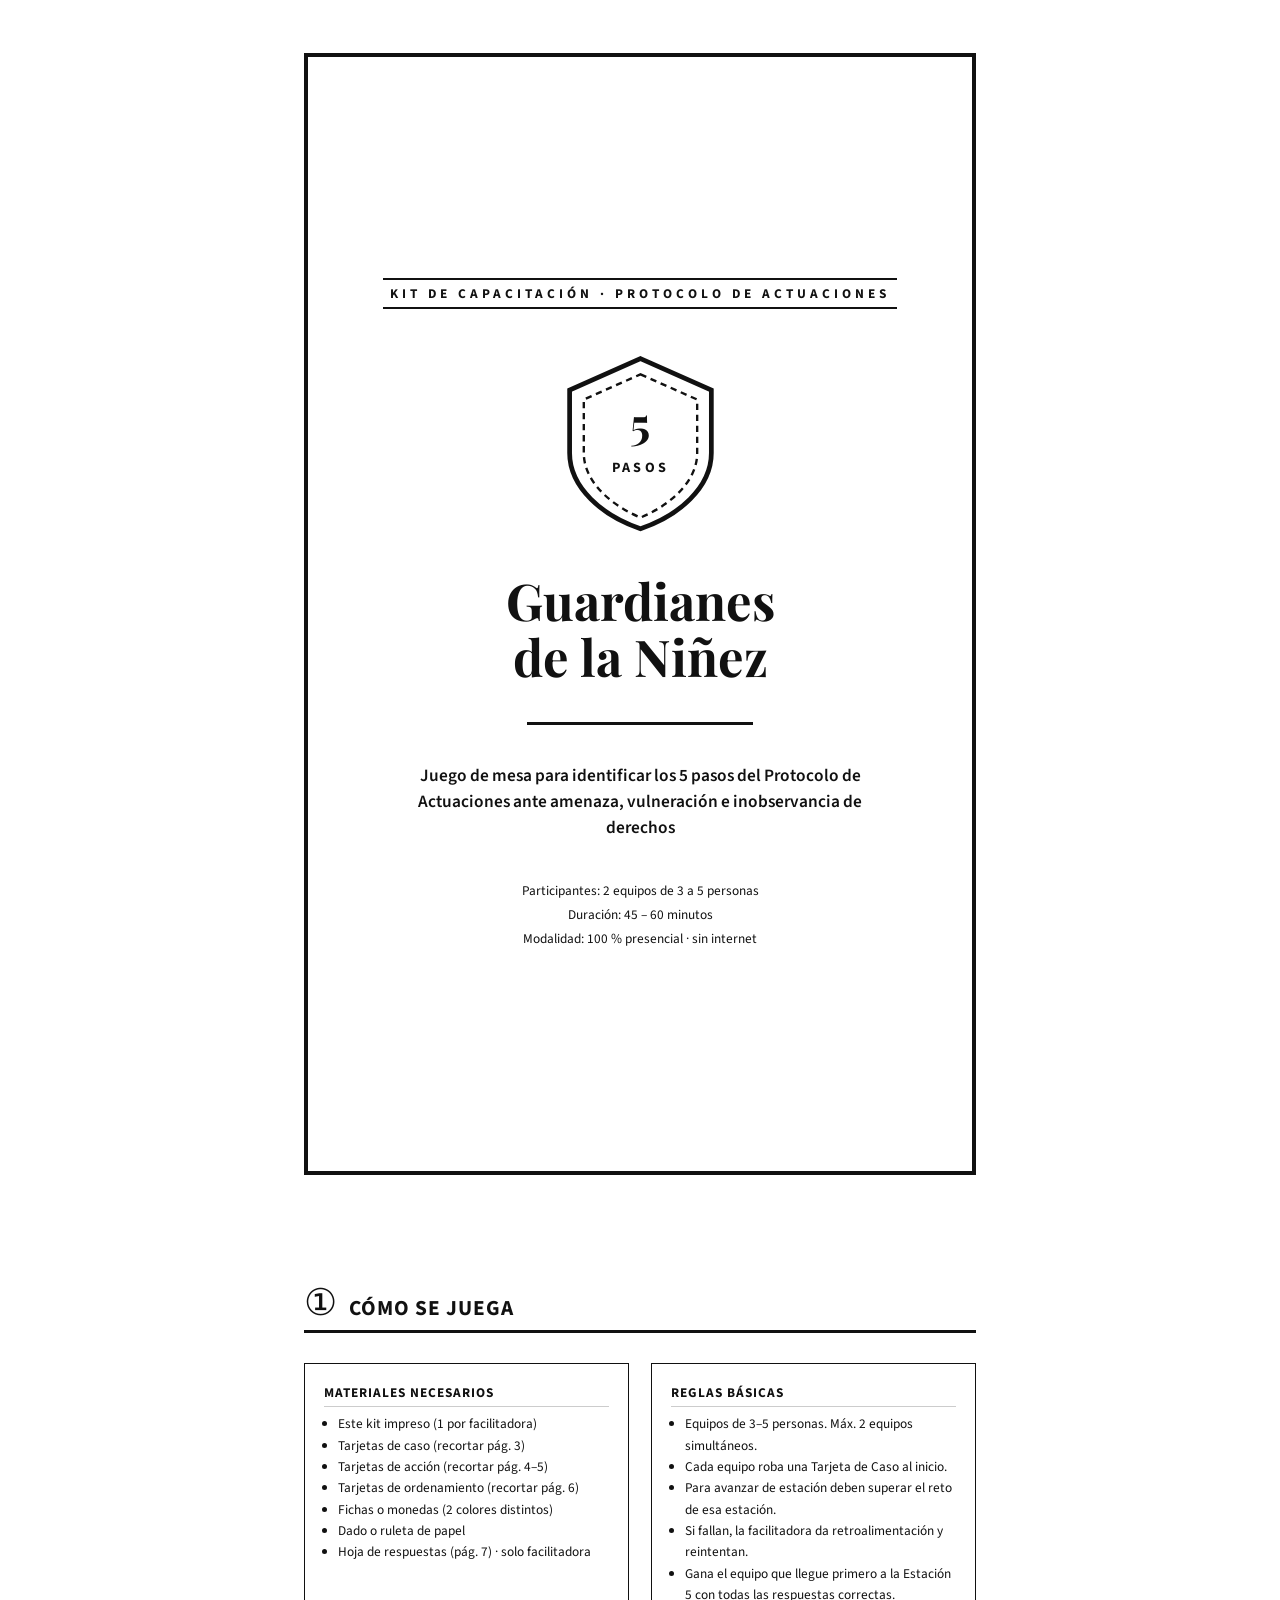
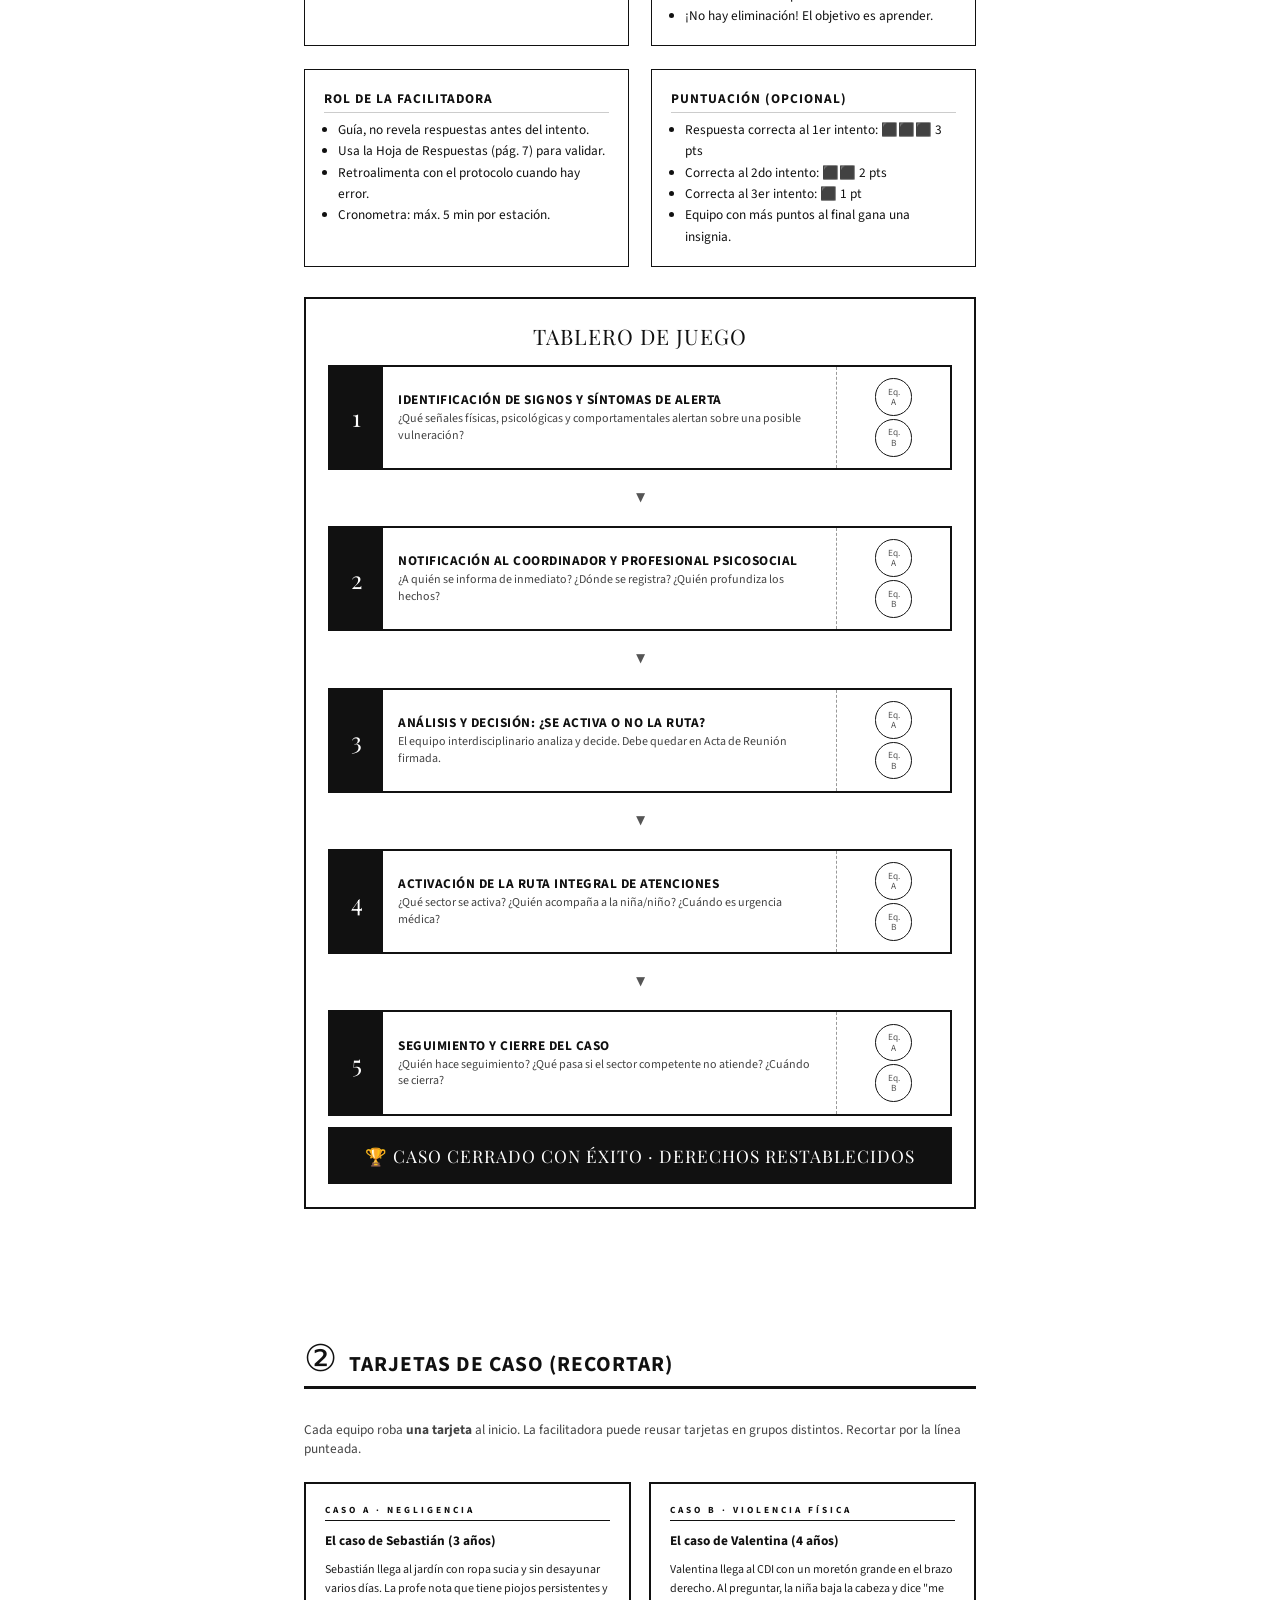
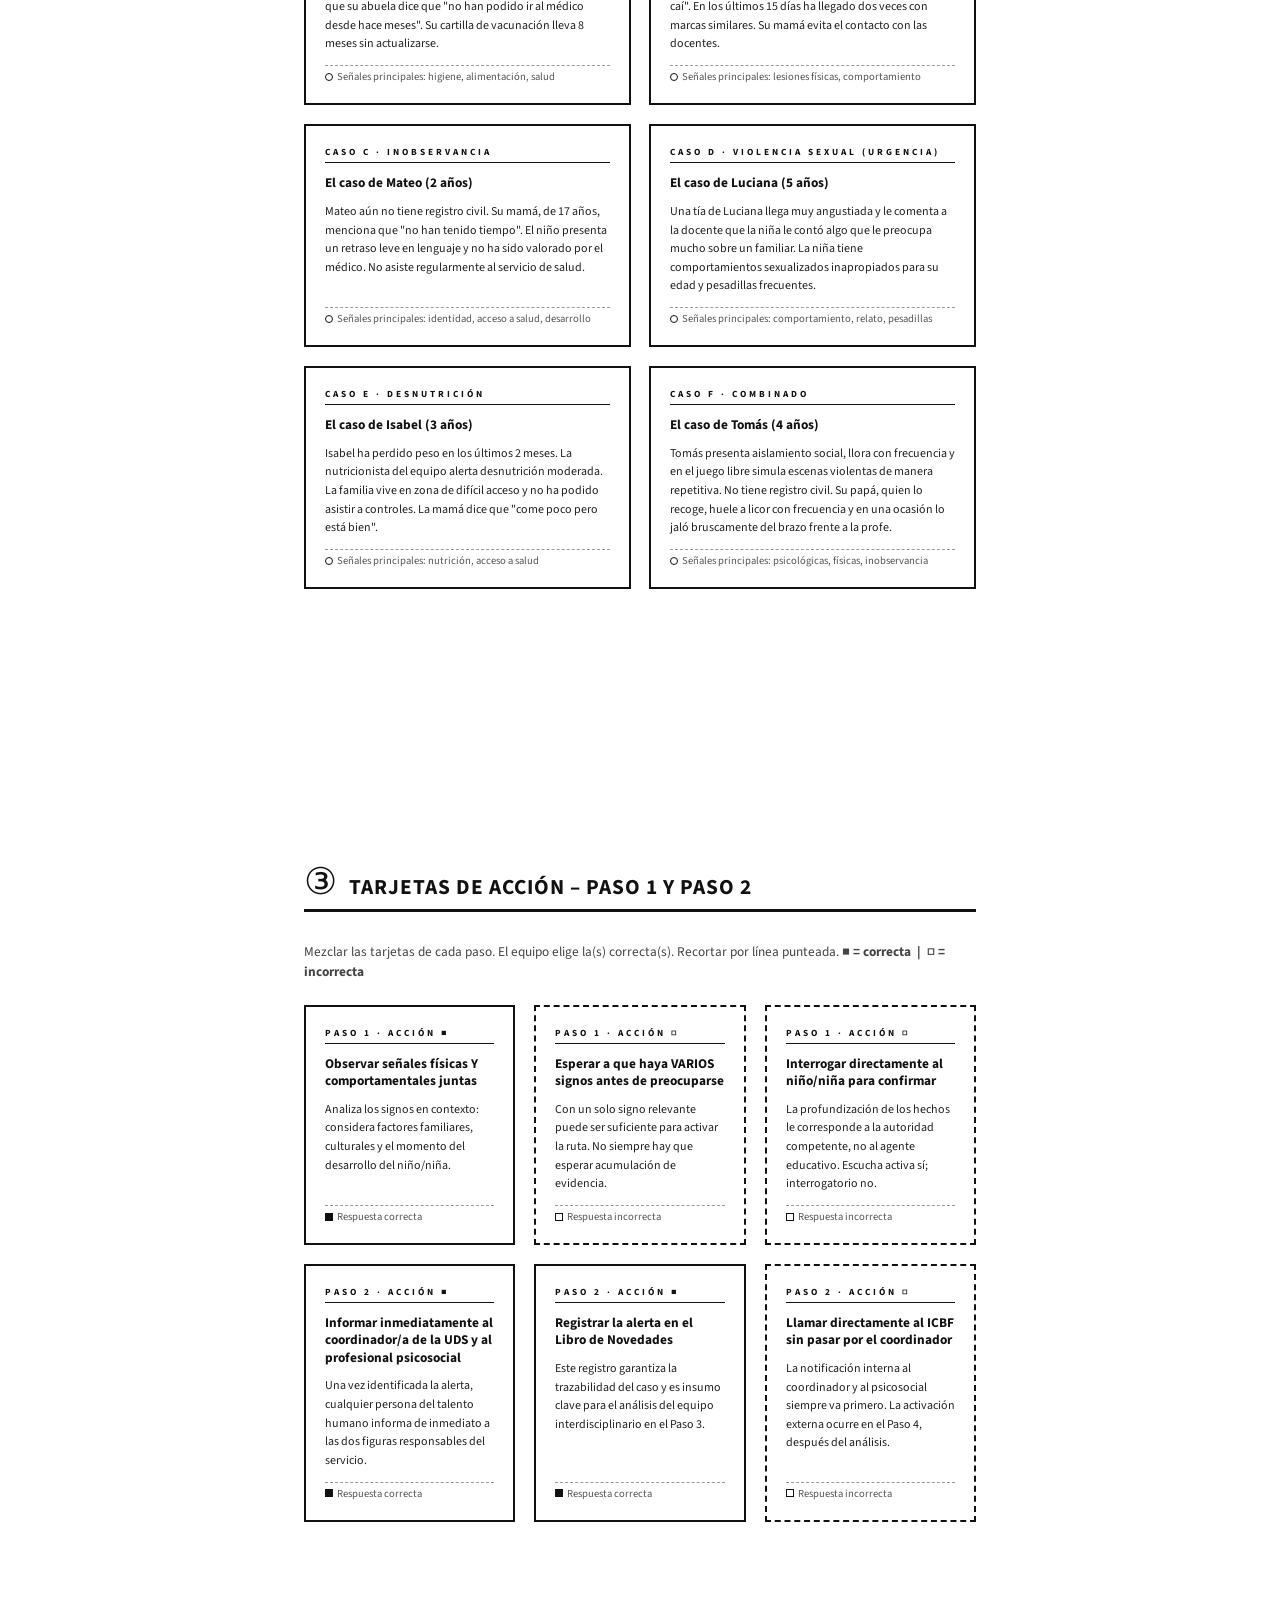
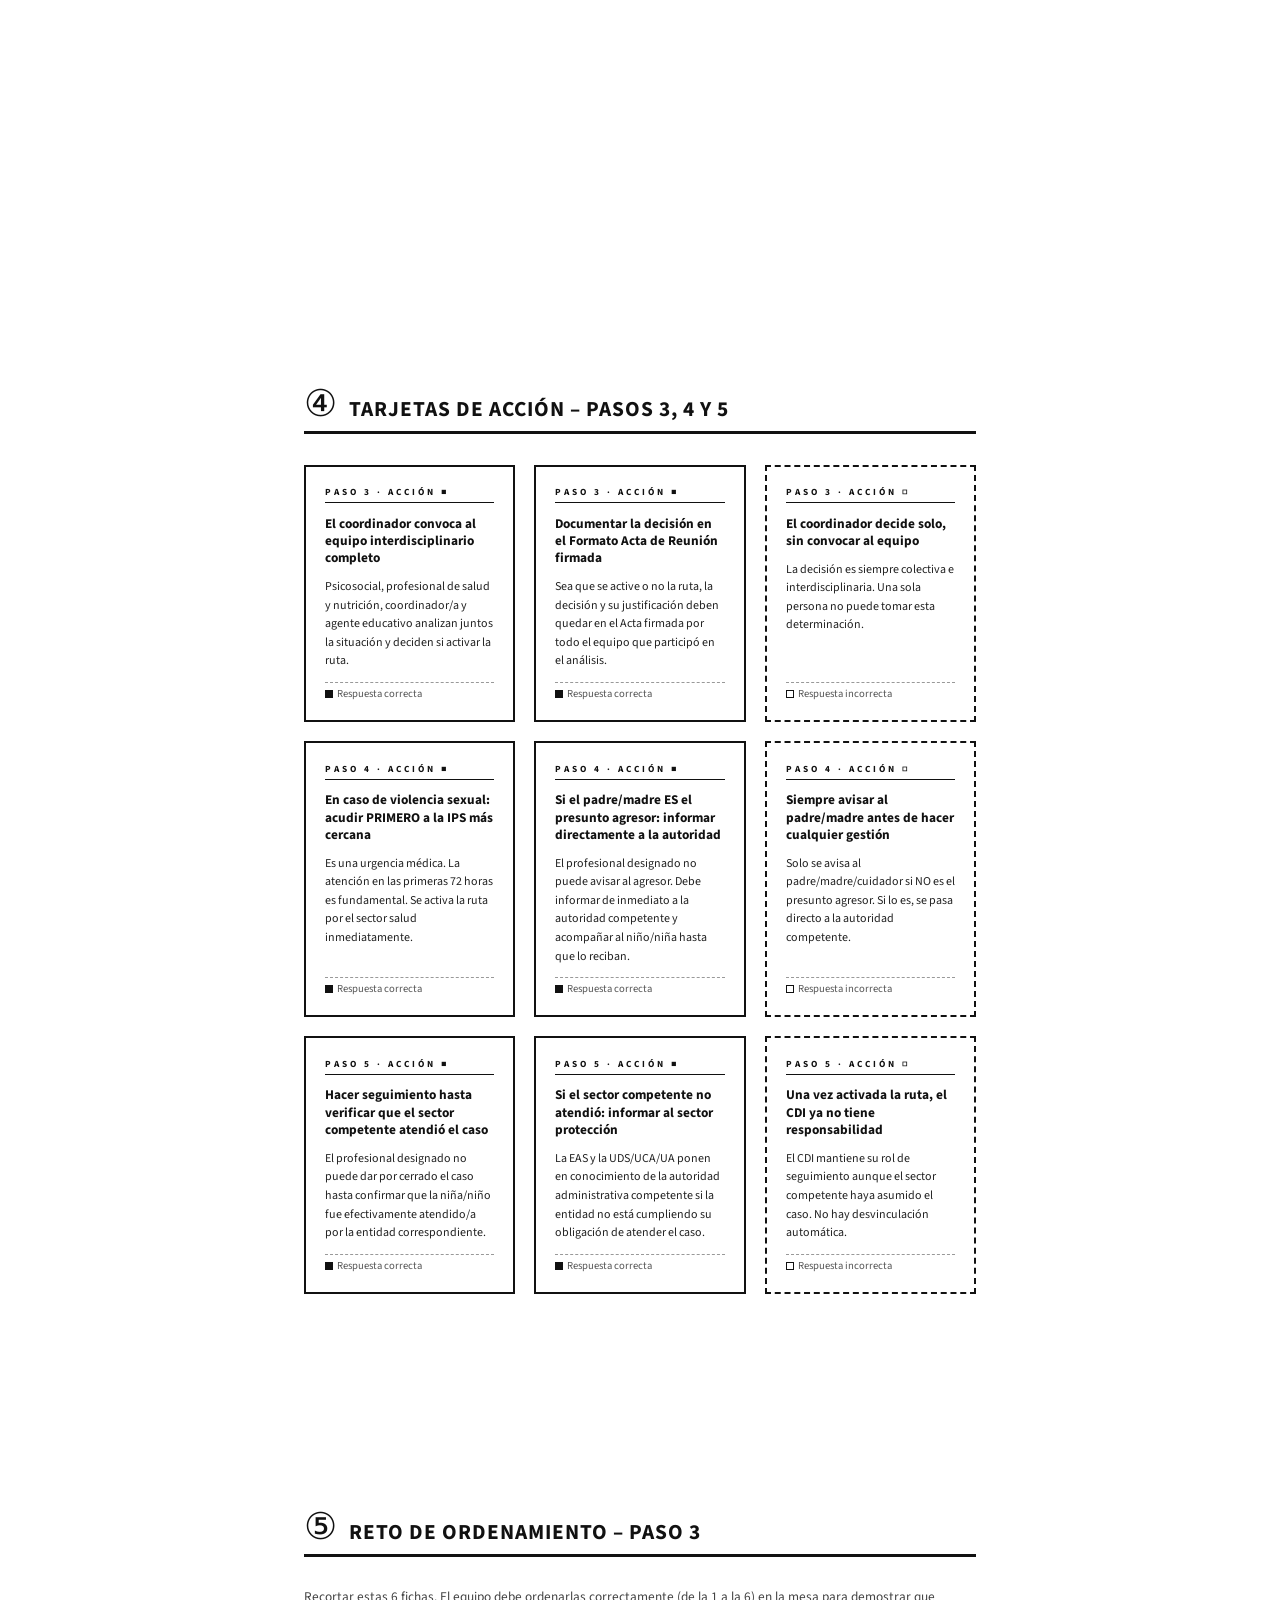
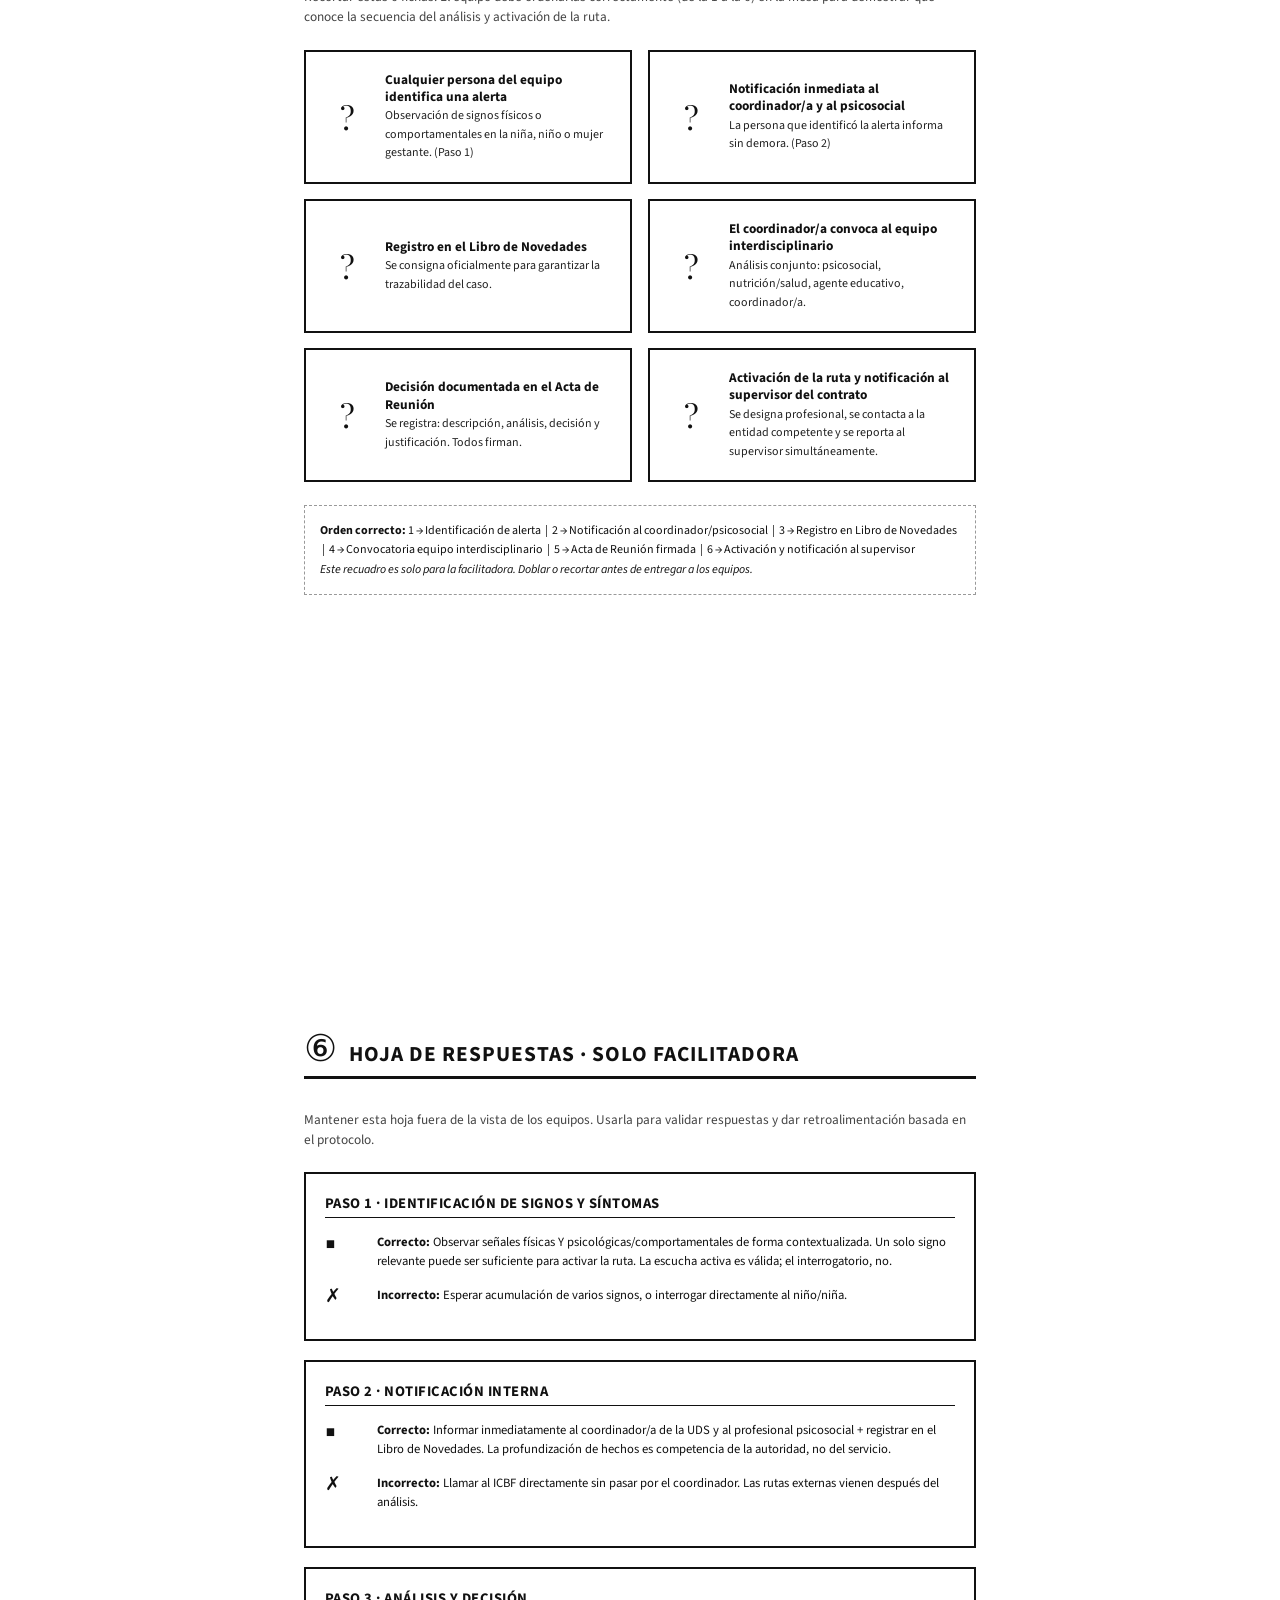
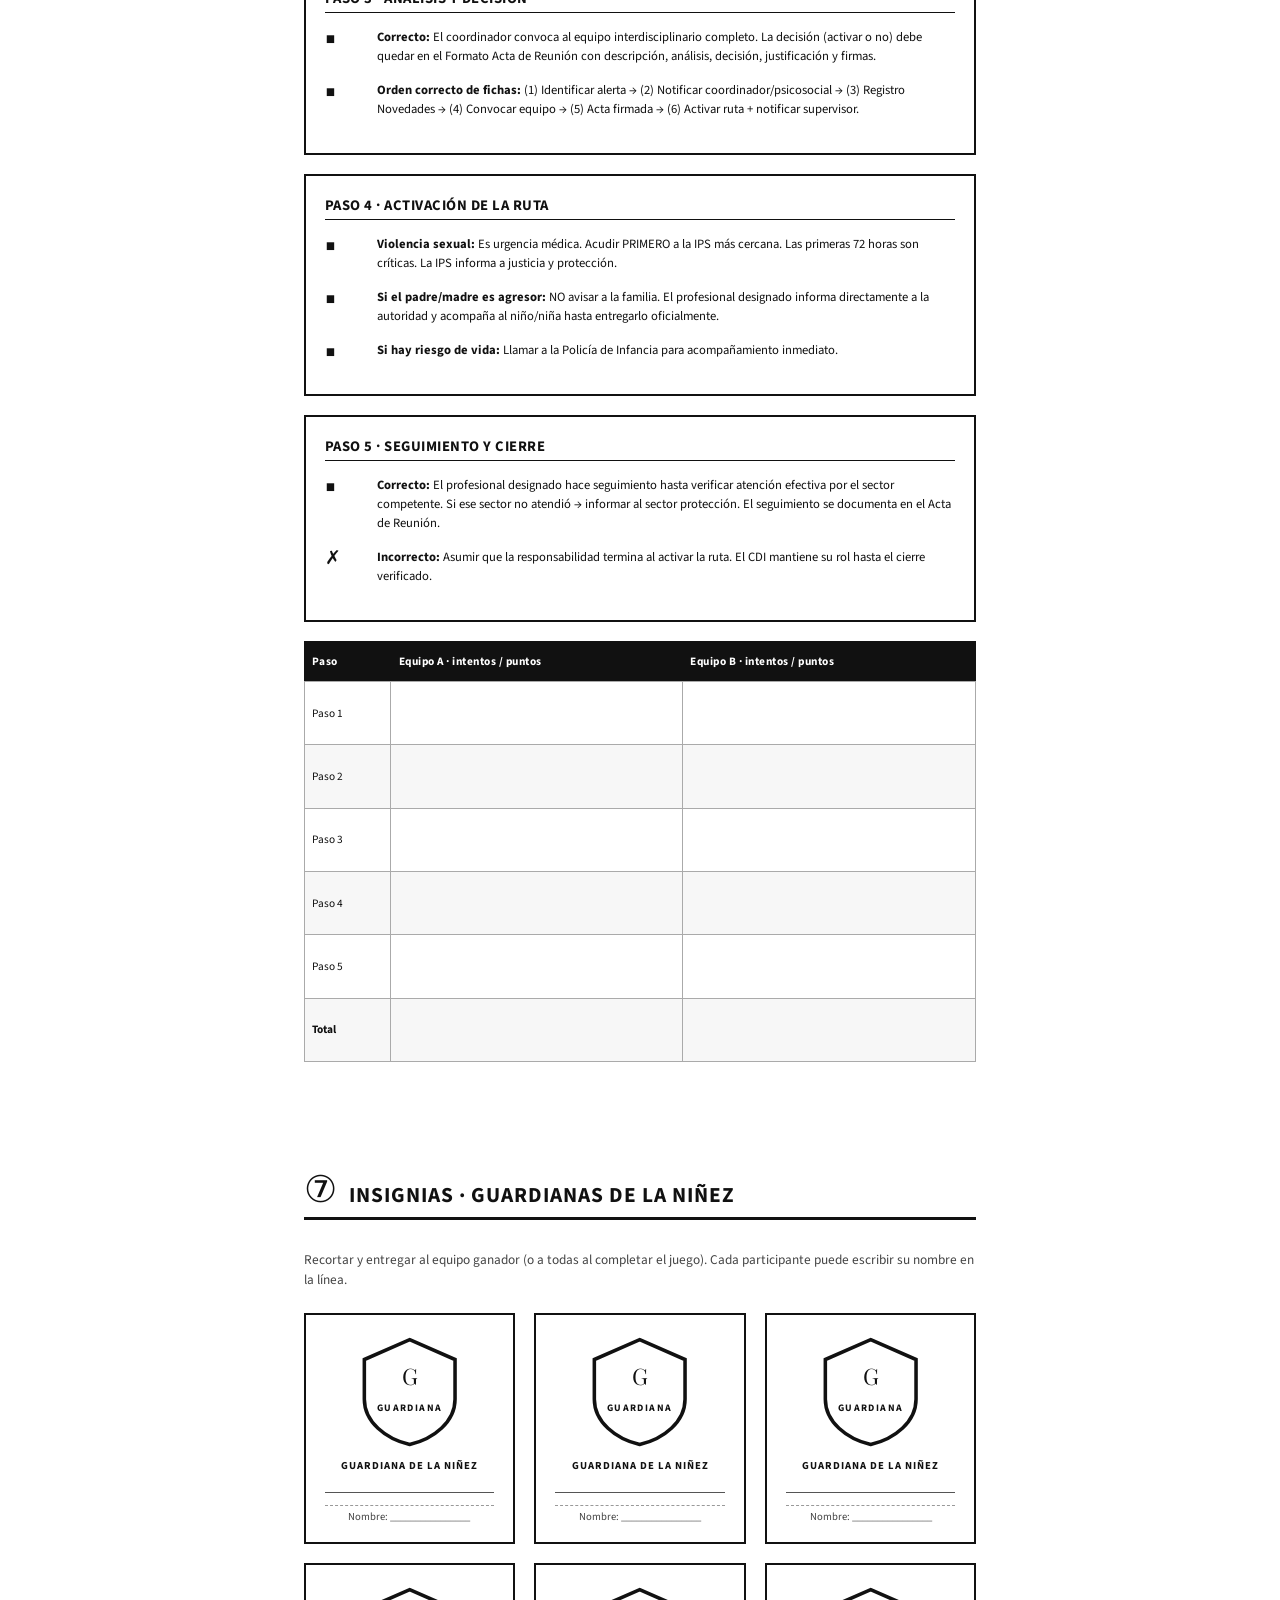
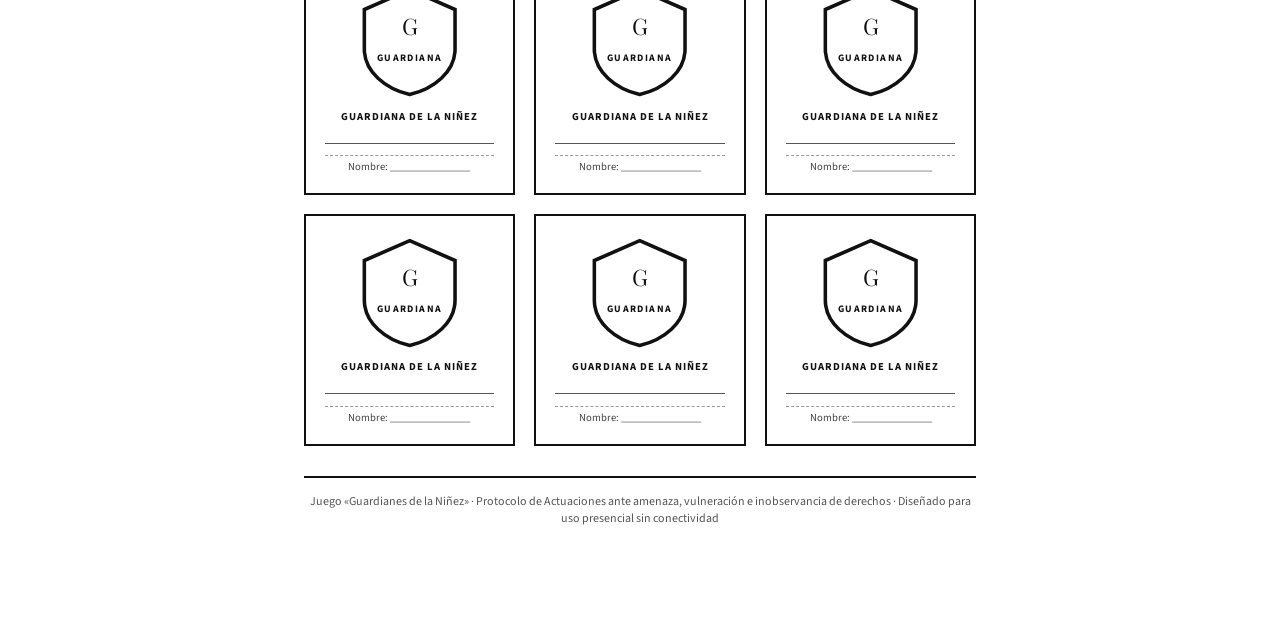
==== commit 5e12a0cf: "quite boton" ====
--- a/guiones/guardianes_ninez_juego.html
+++ b/guiones/guardianes_ninez_juego.html
@@ -414,7 +414,6 @@
 </head>
 <body>
 
-<button class="print-btn no-print" onclick="window.print()">⬛ IMPRIMIR KIT</button>
 
 <!-- ══════════════════════════════════════════════════
      PÁGINA 1 · PORTADA
